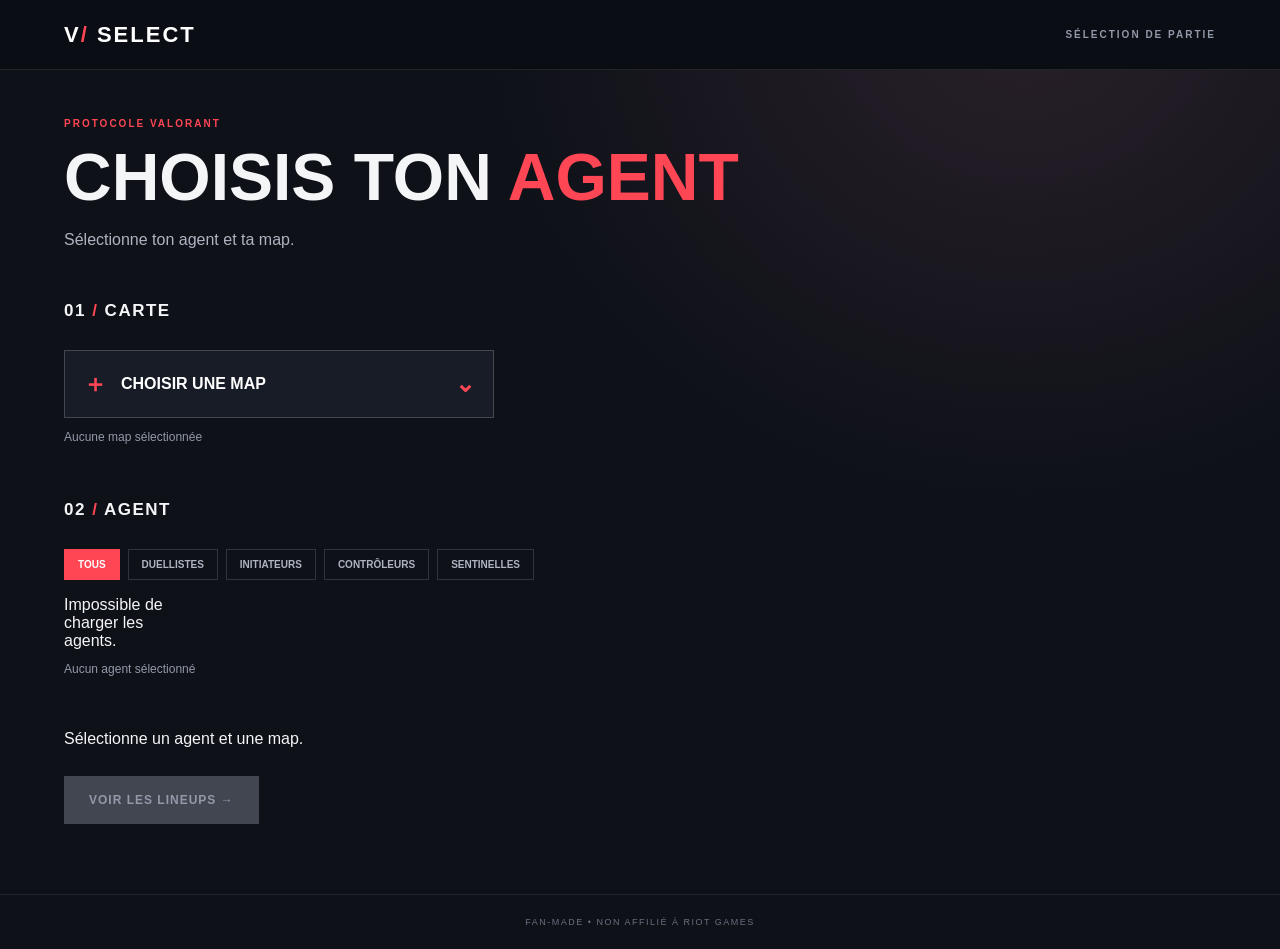
==== index.html @ 8e6b3030 "Add files via upload" ====
<!DOCTYPE html>
<html lang="fr">
<head>
    <meta charset="UTF-8">
    <meta name="viewport" content="width=device-width, initial-scale=1.0">
    <title>VALORANT - Sélection</title>
    <link rel="stylesheet" href="style.css">
</head>
<body>

<header class="topbar">
    <a class="brand" href="index.html">V<span>/</span> SELECT</a>
    <div class="topbar-label">SÉLECTION DE PARTIE</div>
</header>

<main class="container">

    <section class="intro">
        <p class="eyebrow">PROTOCOLE VALORANT</p>
        <h1>CHOISIS TON <span>AGENT</span></h1>
        <p class="subtitle">Sélectionne ton agent et ta map.</p>
    </section>

    <section class="map-section">

        <div class="section-heading">
            <h2>01 <span>/</span> CARTE</h2>
        </div>

        <div class="map-picker">

            <button class="map-trigger" id="mapTrigger">
                <span id="mapTriggerContent">
                    <span class="map-plus">＋</span>
                    <span>CHOISIR UNE MAP</span>
                </span>
                <span class="chevron">⌄</span>
            </button>

            <div class="map-menu" id="mapMenu" hidden>
                <div class="map-menu-title">SÉLECTIONNE UNE CARTE</div>
                <div class="map-options" id="mapOptions"></div>
            </div>

        </div>

        <p class="selection-info" id="mapInfo">
            Aucune map sélectionnée
        </p>

    </section>

    <section class="agents-section">

        <div class="section-heading">
            <h2>02 <span>/</span> AGENT</h2>
            <span class="hint" id="agentCount"></span>
        </div>

        <div class="role-filters" id="roleFilters">
            <button class="filter active" data-role="Tous">TOUS</button>
            <button class="filter" data-role="Duelliste">DUELLISTES</button>
            <button class="filter" data-role="Initiateur">INITIATEURS</button>
            <button class="filter" data-role="Contrôleur">CONTRÔLEURS</button>
            <button class="filter" data-role="Sentinelle">SENTINELLES</button>
        </div>

        <div class="agent-grid" id="agentGrid">
            <p>Chargement des agents...</p>
        </div>

        <p class="selection-info" id="agentInfo">
            Aucun agent sélectionné
        </p>

    </section>

    <div class="validate-wrap">

        <p id="validationMessage">
            Sélectionne un agent et une map.
        </p>

        <button class="validate-button" id="validateButton" disabled>
            VOIR LES LINEUPS →
        </button>

    </div>

</main>

<footer>FAN-MADE • NON AFFILIÉ À RIOT GAMES</footer>

<script src="app.js"></script>

</body>
</html>
---- style.css ----
:root {
    --red: #ff4655;
    --bg: #0e1118;
    --panel: #171c26;
    --muted: #9299a8;
    --white: #f4f5f7;
}

* {
    box-sizing: border-box;
}

body {
    margin: 0;
    min-height: 100vh;
    color: var(--white);
    background: var(--bg);
    font-family: Arial, Helvetica, sans-serif;
    background-image: radial-gradient(
        ellipse at 80% 0%,
        #29202a 0,
        transparent 38%
    );
}

button, input, textarea {
    font: inherit;
}

.topbar {
    height: 70px;
    padding: 0 5vw;
    display: flex;
    align-items: center;
    justify-content: space-between;
    border-bottom: 1px solid #ffffff18;
    background: #0a0d13;
}

.brand {
    color: white;
    font-weight: 900;
    font-size: 22px;
    letter-spacing: 2px;
    text-decoration: none;
}

.brand span,
h1 span,
.section-heading h2 span {
    color: var(--red);
}

.topbar-label,
.eyebrow,
.hint,
.card-kicker {
    color: var(--muted);
    font-size: 10px;
    letter-spacing: 2px;
    font-weight: bold;
}

.container {
    width: min(1180px, 90%);
    margin: 48px auto 70px;
}

.intro {
    margin-bottom: 38px;
}

.eyebrow {
    color: var(--red);
}

h1 {
    font-size: clamp(34px, 6vw, 66px);
    margin: 0;
    font-weight: 900;
}

.subtitle {
    color: #aeb4c0;
}

.section-heading {
    display: flex;
    justify-content: space-between;
    align-items: center;
    margin-bottom: 15px;
}

.section-heading h2 {
    font-size: 17px;
    letter-spacing: 1.5px;
}

.section-heading h2 span {
    color: var(--red);
}

/* MAP */

.map-section {
    margin-bottom: 42px;
}

.map-picker {
    position: relative;
    max-width: 430px;
    z-index: 5;
}

.map-trigger {
    width: 100%;
    min-height: 68px;
    border: 1px solid #ffffff30;
    color: white;
    background: var(--panel);
    display: flex;
    align-items: center;
    justify-content: space-between;
    padding: 10px 18px;
    cursor: pointer;
    font-weight: bold;
}

.map-trigger:hover {
    border-color: var(--red);
}

.map-plus,
.chevron {
    color: var(--red);
    font-size: 24px;
}

#mapTriggerContent {
    display: flex;
    align-items: center;
    gap: 14px;
}

.map-trigger.has-map {
    height: 65px;
    min-height: 65px;
    padding: 6px 12px;
    overflow: hidden;
}

.map-trigger.has-map img {
    width: 95px;
    height: 49px;
    object-fit: cover;
}

.map-trigger-name {
    font-size: 12px;
    font-weight: bold;
}

.map-menu {
    position: absolute;
    top: calc(100% + 7px);
    left: 0;
    width: min(680px, 90vw);
    max-height: 360px;
    overflow-y: auto;
    padding: 16px;
    background: #171c26;
    border: 1px solid #ffffff25;
}

.map-menu-title {
    color: var(--muted);
    font-size: 10px;
    margin-bottom: 12px;
}

.map-options {
    display: grid;
    grid-template-columns: repeat(auto-fit, minmax(145px, 1fr));
    gap: 10px;
}

.map-option {
    padding: 0;
    border: 1px solid #ffffff20;
    background: #0d1119;
    color: white;
    cursor: pointer;
    text-align: left;
}

.map-option:hover,
.map-option.selected {
    border: 2px solid var(--red);
}

.map-option img {
    width: 100%;
    height: 75px;
    display: block;
    object-fit: cover;
}

.map-option span {
    display: block;
    padding: 9px;
    font-size: 11px;
    font-weight: bold;
}

/* AGENTS */

.role-filters {
    display: flex;
    flex-wrap: wrap;
    gap: 8px;
    margin-bottom: 16px;
}

.filter {
    border: 1px solid #ffffff25;
    color: #aeb4c0;
    background: transparent;
    padding: 9px 13px;
    cursor: pointer;
    font-size: 10px;
    font-weight: bold;
}

.filter:hover,
.filter.active {
    color: white;
    background: var(--red);
    border-color: var(--red);
}

.agent-grid {
    display: grid;
    grid-template-columns: repeat(auto-fill, minmax(125px, 1fr));
    gap: 10px;
}

.agent-option {
    height: 155px;
    position: relative;
    overflow: hidden;
    cursor: pointer;
    border: 1px solid #ffffff20;
    background: #171c26;
    color: white;
    padding: 0;
}

.agent-option img {
    width: 100%;
    height: 100%;
    object-fit: cover;
    object-position: top center;
}

.agent-option::after {
    content: "";
    position: absolute;
    inset: 40% 0 0;
    background: linear-gradient(transparent, #080b11ef);
}

.agent-option:hover,
.agent-option.selected {
    border: 2px solid var(--red);
}

.agent-name {
    position: absolute;
    z-index: 1;
    bottom: 10px;
    left: 10px;
    font-size: 12px;
    font-weight: 900;
}

.selection-info {
    color: var(--muted);
    font-size: 12px;
}

/* BOUTONS */

.validate-wrap {
    margin: 38px 0;
    display: flex;
    flex-direction: column;
    align-items: flex-start;
    gap: 12px;
}

.validate-button,
.back-button {
    display: inline-flex;
    align-items: center;
    justify-content: center;
    gap: 20px;
    border: 0;
    padding: 17px 25px;
    background: var(--red);
    color: white;
    text-decoration: none;
    font-size: 12px;
    font-weight: 900;
    cursor: pointer;
    letter-spacing: 1px;
    transition: 0.2s;
}

.validate-button:hover:not(:disabled),
.back-button:hover {
    background: #e33345;
    transform: translateY(-2px);
}

.validate-button:disabled {
    background: #414651;
    color: #9299a8;
    cursor: not-allowed;
}

.back-link {
    color: var(--red);
    text-decoration: none;
    font-size: 12px;
    font-weight: bold;
}

/* INFORMATIONS AGENT / MAP */

.current-selection {
    display: flex;
    gap: 50px;
    padding: 22px;
    margin: 30px 0;
    background: var(--panel);
    border-left: 3px solid var(--red);
}

.current-selection h2 {
    margin: 8px 0 0;
    font-size: 22px;
}

.card-kicker {
    color: var(--red);
    margin: 0;
}

/* FORMULAIRE */

.add-section {
    margin-top: 40px;
    padding: 25px;
    background: var(--panel);
    border: 1px solid #ffffff15;
}

#lineupForm {
    display: flex;
    flex-direction: column;
    gap: 12px;
}

#lineupForm > label {
    color: var(--muted);
    font-size: 11px;
    font-weight: bold;
    letter-spacing: 1px;
    margin-top: 8px;
}

#lineupTitle,
#lineupDescription {
    width: 100%;
    padding: 14px;
    color: white;
    background: #0e1118;
    border: 1px solid #ffffff25;
    outline: none;
}

#lineupTitle:focus,
#lineupDescription:focus {
    border-color: var(--red);
}

#lineupDescription {
    min-height: 110px;
    resize: vertical;
}

.upload-grid {
    display: grid;
    grid-template-columns: 1fr 1fr;
    gap: 15px;
    margin: 10px 0;
}

.upload-box {
    border: 1px dashed #ffffff40;
    padding: 20px;
    text-align: center;
    background: #0e1118;
}

.upload-box label {
    display: block;
    color: white;
    cursor: pointer;
    font-size: 11px;
    font-weight: bold;
}

.upload-box label span {
    display: block;
    font-size: 28px;
    color: var(--red);
    margin-bottom: 8px;
}

.upload-box input {
    display: none;
}

.upload-box p {
    color: var(--muted);
    font-size: 11px;
    overflow-wrap: anywhere;
}

/* AFFICHAGE DES LINEUPS */

.lineups-section {
    margin-top: 50px;
}

.lineups-grid {
    display: grid;
    grid-template-columns: repeat(2, minmax(0, 1fr));
    gap: 18px;
}

.lineup-card {
    background: var(--panel);
    border: 1px solid #ffffff20;
    padding: 18px;
    min-width: 0;
}

.lineup-card h3 {
    font-size: 19px;
    margin: 0 0 12px;
}

.lineup-description {
    color: #aeb4c0;
    font-size: 13px;
    line-height: 1.6;
    white-space: pre-wrap;
}

.lineup-media {
    display: flex;
    flex-direction: column;
    gap: 12px;
    margin-top: 15px;
}

.lineup-media img,
.lineup-media video {
    width: 100%;
    max-height: 400px;
    object-fit: contain;
    background: #080b11;
}

.delete-button {
    margin-top: 18px;
    padding: 10px 15px;
    color: white;
    background: #7b2630;
    border: none;
    cursor: pointer;
    font-size: 11px;
    font-weight: bold;
}

.delete-button:hover {
    background: var(--red);
}

/* FOOTER */

footer {
    border-top: 1px solid #ffffff15;
    padding: 22px 5vw;
    color: #687080;
    font-size: 9px;
    letter-spacing: 1.5px;
    text-align: center;
}

/* MOBILE */

@media (max-width: 620px) {

    .container {
        margin-top: 32px;
    }

    .agent-grid {
        grid-template-columns: repeat(3, 1fr);
    }

    .agent-option {
        height: 130px;
    }

    .upload-grid,
    .lineups-grid {
        grid-template-columns: 1fr;
    }

    .current-selection {
        gap: 25px;
        flex-wrap: wrap;
    }

}
.lineup-image {
    cursor: zoom-in;
}

/* Fond de l'image agrandie */
.image-viewer {
    position: fixed;
    inset: 0;
    z-index: 9999;
    background: rgba(0, 0, 0, 0.92);

    display: flex;
    justify-content: center;
    align-items: center;

    padding: 30px;
    cursor: zoom-out;
}

/* Image agrandie */
.image-viewer img {
    max-width: 95%;
    max-height: 95%;
    object-fit: contain;

    border: 2px solid #ff4655;
    box-shadow: 0 0 30px rgba(255, 70, 85, 0.35);
}

/* =====================================
   BOUTONS EXPORT / IMPORT
===================================== */

.export-import button,
.export-import .import-button {
    background: #ff4655 !important;
    color: #ffffff !important;
    border: 1px solid #ff4655 !important;

    padding: 12px 20px;
    border-radius: 5px;

    font-family: inherit;
    font-size: 13px;
    font-weight: bold;

    cursor: pointer;
    transition: 0.2s;
}

.export-import button:hover,
.export-import .import-button:hover {
    background: #d83242 !important;
    border-color: #d83242 !important;
    color: #ffffff !important;
}

/* =====================================
   MENU CATÉGORIE
===================================== */

#lineupCategory {
    width: 100%;
    padding: 12px;

    background: #171717 !important;
    color: #ffffff !important;

    border: 1px solid #444 !important;
    border-radius: 5px;

    font-family: inherit;
    font-size: 14px;

    outline: none;
    cursor: pointer;
}

#lineupCategory option {
    background: #171717;
    color: #ffffff;
}

#lineupCategory:focus {
    border-color: #ff4655 !important;
}
.category-filters {
    display: flex;
    flex-wrap: wrap;
    gap: 10px;
    margin: 20px 0;
}

.category-filter {
    padding: 10px 18px;
    border: 1px solid #333;
    background: #151515;
    color: #aaa;
    font-weight: 700;
    cursor: pointer;
    transition: 0.2s;
}

.category-filter:hover {
    border-color: #ff4655;
    color: white;
}

.category-filter.active {
    background: #ff4655;
    border-color: #ff4655;
    color: white;
}
/* Cartes de lineups */
.lineups-grid {
    display: grid;
    grid-template-columns: repeat(auto-fill, minmax(260px, 1fr));
    gap: 20px;
}

.lineup-card {
    min-width: 0;
    overflow: hidden;
}

/* Images et vidéos */
.lineup-media {
    display: block;
    width: 100%;
    max-width: 100%;
    height: auto;
    max-height: 350px;
    object-fit: contain;
    border-radius: 8px;
    margin-top: 15px;
    cursor: pointer;
}

/* Filtres de catégories */
.category-filters {
    display: flex;
    flex-wrap: wrap;
    gap: 10px;
    margin: 20px 0;
}

.category-filter {
    padding: 10px 18px;
    border: 1px solid #444;
    border-radius: 4px;
    background: #151515;
    color: white;
    font-weight: bold;
    cursor: pointer;
}

.category-filter:hover,
.category-filter.active {
    background: #ff4655;
    border-color: #ff4655;
    color: white;
}
.image-viewer {
    position: fixed;
    inset: 0;
    z-index: 9999;
    display: flex;
    align-items: center;
    justify-content: center;
    padding: 30px;
    background: rgba(0, 0, 0, 0.92);
    cursor: zoom-out;
}

.image-viewer img {
    max-width: 95%;
    max-height: 90vh;
    width: auto;
    height: auto;
    object-fit: contain;
    border-radius: 8px;
}
.edit-button {
    background: #222;
    color: white;
    border: 1px solid #ff4655;
    padding: 10px 18px;
    margin: 10px 8px 0 0;
    cursor: pointer;
    font-weight: bold;
    transition: 0.2s;
}

.edit-button:hover {
    background: #ff4655;
    color: white;
}
.edit-button,
.delete-button {
    display: inline-flex;
    align-items: center;
    justify-content: center;

    width: 110px;
    height: 36px;
    padding: 0;
    margin: 10px 5px 0 0;
    box-sizing: border-box;

    background: #ff4655 !important;
    color: white !important;
    border: 1px solid #ff4655 !important;
    border-radius: 4px;

    font-size: 11px;
    font-weight: bold;
    cursor: pointer;
    transition: background 0.2s;
}

.edit-button:hover,
.delete-button:hover {
    background: #d93645 !important;
    border-color: #d93645 !important;
}
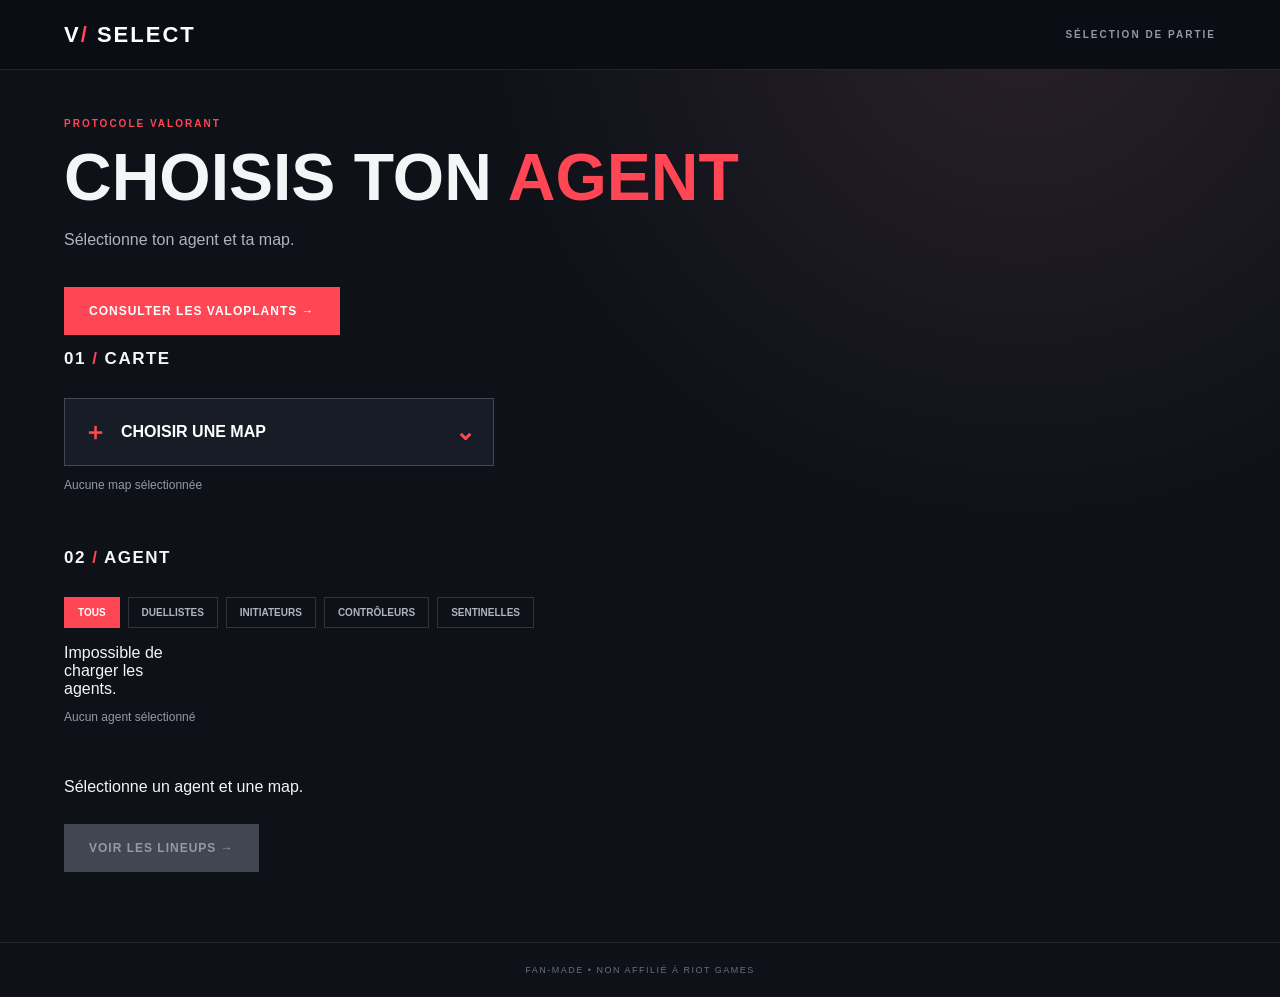
==== commit cb431406: "Update index.html" ====
--- a/index.html
+++ b/index.html
@@ -19,6 +19,11 @@
         <p class="eyebrow">PROTOCOLE VALORANT</p>
         <h1>CHOISIS TON <span>AGENT</span></h1>
         <p class="subtitle">Sélectionne ton agent et ta map.</p>
+    </section>
+    <section class="vp-home-entry">
+    <a class="validate-button" href="valoplants.html">
+        CONSULTER LES VALOPLANTS →
+    </a>
     </section>
 
     <section class="map-section">
@@ -94,4 +99,4 @@
 <script src="app.js"></script>
 
 </body>
-</html>+</html>
--- a/style.css
+++ b/style.css
@@ -761,4 +761,51 @@
 .delete-button:hover {
     background: #d93645 !important;
     border-color: #d93645 !important;
+}
+
+.admin-login {
+    max-width: 450px;
+    margin: 30px auto;
+    padding: 20px;
+    background: #1b1b1b;
+    border: 1px solid #333;
+    border-radius: 8px;
+    text-align: center;
+}
+
+.admin-login h2 {
+    color: #ff4655;
+    font-size: 20px;
+}
+
+.admin-login input {
+    display: block;
+    width: 100%;
+    box-sizing: border-box;
+    padding: 12px;
+    margin: 12px 0;
+    background: #292929;
+    color: white;
+    border: 1px solid #444;
+    border-radius: 5px;
+}
+
+.admin-login button {
+    padding: 10px 18px;
+    margin-top: 10px;
+    background: #ff4655;
+    color: white;
+    border: none;
+    border-radius: 5px;
+    cursor: pointer;
+    font-weight: bold;
+}
+
+.admin-login button:hover {
+    background: #d93645;
+}
+
+.admin-login [hidden],
+#lineupForm[hidden] {
+    display: none !important;
 }
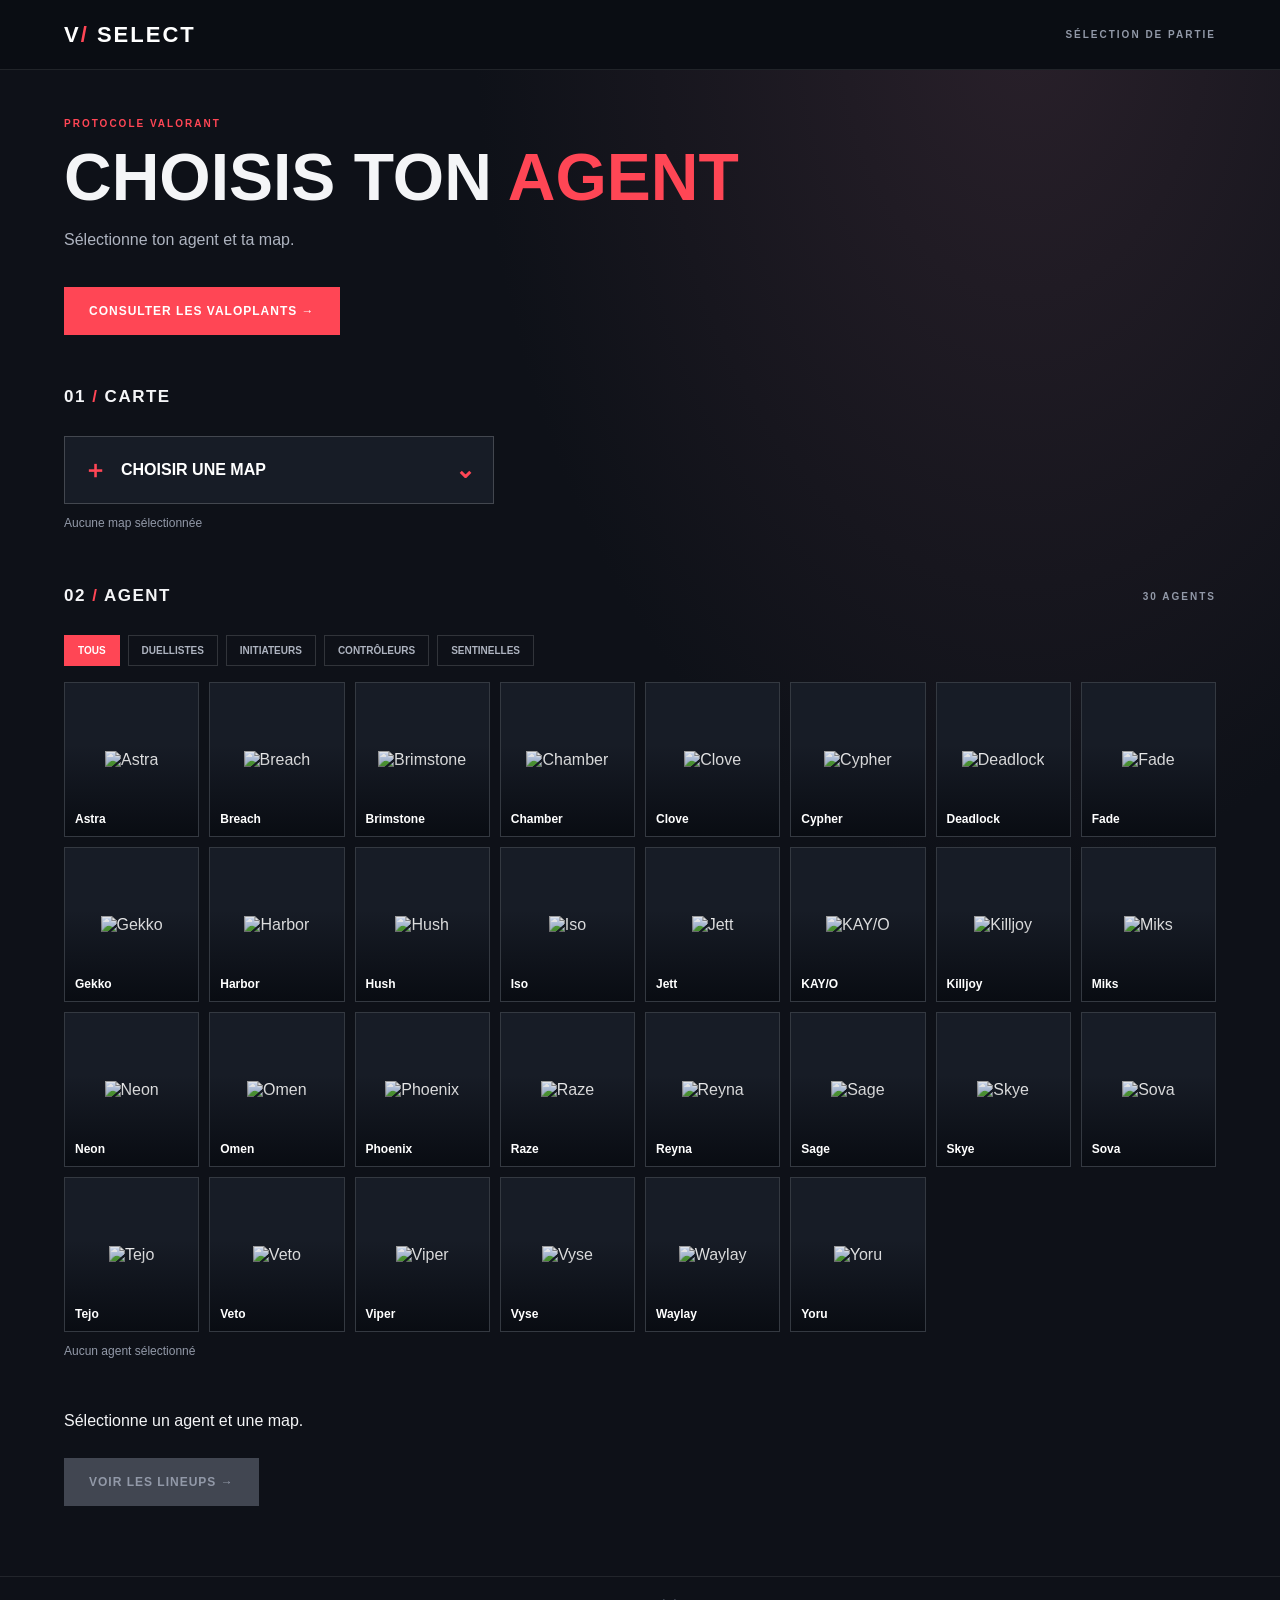
==== commit db765f49: "Update index.html" ====
--- a/index.html
+++ b/index.html
@@ -20,10 +20,11 @@
         <h1>CHOISIS TON <span>AGENT</span></h1>
         <p class="subtitle">Sélectionne ton agent et ta map.</p>
     </section>
+
     <section class="vp-home-entry">
-    <a class="validate-button" href="valoplants.html">
-        CONSULTER LES VALOPLANTS →
-    </a>
+        <a class="validate-button" href="valoplants.html">
+            CONSULTER LES VALOPLANTS →
+        </a>
     </section>
 
     <section class="map-section">
@@ -34,7 +35,7 @@
 
         <div class="map-picker">
 
-            <button class="map-trigger" id="mapTrigger">
+            <button class="map-trigger" id="mapTrigger" type="button">
                 <span id="mapTriggerContent">
                     <span class="map-plus">＋</span>
                     <span>CHOISIR UNE MAP</span>
@@ -95,8 +96,9 @@
 </main>
 
 <footer>FAN-MADE • NON AFFILIÉ À RIOT GAMES</footer>
+<script src="./maps-config.js"></script>
+<script src="./app.js"></script>
 
-<script src="app.js"></script>
 
 </body>
 </html>
--- a/style.css
+++ b/style.css
@@ -1,5 +1,6 @@
 :root {
     --red: #ff4655;
+    --red-dark: #d93645;
     --bg: #0e1118;
     --panel: #171c26;
     --muted: #9299a8;
@@ -23,7 +24,7 @@
     );
 }
 
-button, input, textarea {
+button, input, textarea, select {
     font: inherit;
 }
 
@@ -96,8 +97,10 @@
     letter-spacing: 1.5px;
 }
 
-.section-heading h2 span {
-    color: var(--red);
+/* PAGE D'ACCUEIL */
+
+.vp-home-entry {
+    margin: 0 0 38px;
 }
 
 /* MAP */
@@ -399,6 +402,27 @@
     resize: vertical;
 }
 
+#lineupCategory {
+    width: 100%;
+    padding: 12px;
+    background: #171717;
+    color: #ffffff;
+    border: 1px solid #444;
+    border-radius: 5px;
+    font-size: 14px;
+    outline: none;
+    cursor: pointer;
+}
+
+#lineupCategory option {
+    background: #171717;
+    color: #ffffff;
+}
+
+#lineupCategory:focus {
+    border-color: var(--red);
+}
+
 .upload-grid {
     display: grid;
     grid-template-columns: 1fr 1fr;
@@ -438,6 +462,33 @@
     overflow-wrap: anywhere;
 }
 
+/* FILTRES DE CATÉGORIES */
+
+.category-filters {
+    display: flex;
+    flex-wrap: wrap;
+    gap: 10px;
+    margin: 20px 0;
+}
+
+.category-filter {
+    padding: 10px 18px;
+    border: 1px solid #444;
+    border-radius: 4px;
+    background: #151515;
+    color: white;
+    font-weight: bold;
+    cursor: pointer;
+    transition: 0.2s;
+}
+
+.category-filter:hover,
+.category-filter.active {
+    background: var(--red);
+    border-color: var(--red);
+    color: white;
+}
+
 /* AFFICHAGE DES LINEUPS */
 
 .lineups-section {
@@ -446,8 +497,8 @@
 
 .lineups-grid {
     display: grid;
-    grid-template-columns: repeat(2, minmax(0, 1fr));
-    gap: 18px;
+    grid-template-columns: repeat(auto-fill, minmax(260px, 1fr));
+    gap: 20px;
 }
 
 .lineup-card {
@@ -455,6 +506,7 @@
     border: 1px solid #ffffff20;
     padding: 18px;
     min-width: 0;
+    overflow: hidden;
 }
 
 .lineup-card h3 {
@@ -462,204 +514,22 @@
     margin: 0 0 12px;
 }
 
-.lineup-description {
+.lineup-category {
+    display: inline-block;
+    margin-bottom: 10px;
+    padding: 5px 9px;
+    background: #ff465522;
+    color: #ff7883;
+    font-size: 10px;
+    font-weight: bold;
+    letter-spacing: 1px;
+}
+
+.lineup-card p {
     color: #aeb4c0;
     font-size: 13px;
     line-height: 1.6;
     white-space: pre-wrap;
-}
-
-.lineup-media {
-    display: flex;
-    flex-direction: column;
-    gap: 12px;
-    margin-top: 15px;
-}
-
-.lineup-media img,
-.lineup-media video {
-    width: 100%;
-    max-height: 400px;
-    object-fit: contain;
-    background: #080b11;
-}
-
-.delete-button {
-    margin-top: 18px;
-    padding: 10px 15px;
-    color: white;
-    background: #7b2630;
-    border: none;
-    cursor: pointer;
-    font-size: 11px;
-    font-weight: bold;
-}
-
-.delete-button:hover {
-    background: var(--red);
-}
-
-/* FOOTER */
-
-footer {
-    border-top: 1px solid #ffffff15;
-    padding: 22px 5vw;
-    color: #687080;
-    font-size: 9px;
-    letter-spacing: 1.5px;
-    text-align: center;
-}
-
-/* MOBILE */
-
-@media (max-width: 620px) {
-
-    .container {
-        margin-top: 32px;
-    }
-
-    .agent-grid {
-        grid-template-columns: repeat(3, 1fr);
-    }
-
-    .agent-option {
-        height: 130px;
-    }
-
-    .upload-grid,
-    .lineups-grid {
-        grid-template-columns: 1fr;
-    }
-
-    .current-selection {
-        gap: 25px;
-        flex-wrap: wrap;
-    }
-
-}
-.lineup-image {
-    cursor: zoom-in;
-}
-
-/* Fond de l'image agrandie */
-.image-viewer {
-    position: fixed;
-    inset: 0;
-    z-index: 9999;
-    background: rgba(0, 0, 0, 0.92);
-
-    display: flex;
-    justify-content: center;
-    align-items: center;
-
-    padding: 30px;
-    cursor: zoom-out;
-}
-
-/* Image agrandie */
-.image-viewer img {
-    max-width: 95%;
-    max-height: 95%;
-    object-fit: contain;
-
-    border: 2px solid #ff4655;
-    box-shadow: 0 0 30px rgba(255, 70, 85, 0.35);
-}
-
-/* =====================================
-   BOUTONS EXPORT / IMPORT
-===================================== */
-
-.export-import button,
-.export-import .import-button {
-    background: #ff4655 !important;
-    color: #ffffff !important;
-    border: 1px solid #ff4655 !important;
-
-    padding: 12px 20px;
-    border-radius: 5px;
-
-    font-family: inherit;
-    font-size: 13px;
-    font-weight: bold;
-
-    cursor: pointer;
-    transition: 0.2s;
-}
-
-.export-import button:hover,
-.export-import .import-button:hover {
-    background: #d83242 !important;
-    border-color: #d83242 !important;
-    color: #ffffff !important;
-}
-
-/* =====================================
-   MENU CATÉGORIE
-===================================== */
-
-#lineupCategory {
-    width: 100%;
-    padding: 12px;
-
-    background: #171717 !important;
-    color: #ffffff !important;
-
-    border: 1px solid #444 !important;
-    border-radius: 5px;
-
-    font-family: inherit;
-    font-size: 14px;
-
-    outline: none;
-    cursor: pointer;
-}
-
-#lineupCategory option {
-    background: #171717;
-    color: #ffffff;
-}
-
-#lineupCategory:focus {
-    border-color: #ff4655 !important;
-}
-.category-filters {
-    display: flex;
-    flex-wrap: wrap;
-    gap: 10px;
-    margin: 20px 0;
-}
-
-.category-filter {
-    padding: 10px 18px;
-    border: 1px solid #333;
-    background: #151515;
-    color: #aaa;
-    font-weight: 700;
-    cursor: pointer;
-    transition: 0.2s;
-}
-
-.category-filter:hover {
-    border-color: #ff4655;
-    color: white;
-}
-
-.category-filter.active {
-    background: #ff4655;
-    border-color: #ff4655;
-    color: white;
-}
-/* Cartes de lineups */
-.lineups-grid {
-    display: grid;
-    grid-template-columns: repeat(auto-fill, minmax(260px, 1fr));
-    gap: 20px;
-}
-
-.lineup-card {
-    min-width: 0;
-    overflow: hidden;
 }
 
 /* Images et vidéos */
@@ -670,35 +540,41 @@
     height: auto;
     max-height: 350px;
     object-fit: contain;
+    background: #080b11;
     border-radius: 8px;
     margin-top: 15px;
     cursor: pointer;
 }
 
-/* Filtres de catégories */
-.category-filters {
-    display: flex;
-    flex-wrap: wrap;
-    gap: 10px;
-    margin: 20px 0;
-}
-
-.category-filter {
-    padding: 10px 18px;
-    border: 1px solid #444;
+/* BOUTONS MODIFIER / SUPPRIMER */
+
+.edit-button,
+.delete-button {
+    display: inline-flex;
+    align-items: center;
+    justify-content: center;
+    width: 110px;
+    height: 36px;
+    padding: 0;
+    margin: 10px 5px 0 0;
+    background: var(--red);
+    color: white;
+    border: 1px solid var(--red);
     border-radius: 4px;
-    background: #151515;
-    color: white;
-    font-weight: bold;
-    cursor: pointer;
-}
-
-.category-filter:hover,
-.category-filter.active {
-    background: #ff4655;
-    border-color: #ff4655;
-    color: white;
-}
+    font-size: 11px;
+    font-weight: bold;
+    cursor: pointer;
+    transition: background 0.2s;
+}
+
+.edit-button:hover,
+.delete-button:hover {
+    background: var(--red-dark);
+    border-color: var(--red-dark);
+}
+
+/* ZOOM IMAGE */
+
 .image-viewer {
     position: fixed;
     inset: 0;
@@ -718,50 +594,42 @@
     height: auto;
     object-fit: contain;
     border-radius: 8px;
-}
-.edit-button {
-    background: #222;
-    color: white;
-    border: 1px solid #ff4655;
-    padding: 10px 18px;
-    margin: 10px 8px 0 0;
-    cursor: pointer;
-    font-weight: bold;
+    border: 2px solid var(--red);
+    box-shadow: 0 0 30px rgba(255, 70, 85, 0.35);
+}
+
+/* BOUTONS EXPORT / IMPORT */
+
+.export-import {
+    margin-top: 30px;
+}
+
+.export-import button,
+.export-import .import-button {
+    display: inline-block;
+    background: var(--red);
+    color: #ffffff;
+    border: 1px solid var(--red);
+    padding: 12px 20px;
+    border-radius: 5px;
+    font-family: inherit;
+    font-size: 13px;
+    font-weight: bold;
+    cursor: pointer;
     transition: 0.2s;
 }
 
-.edit-button:hover {
-    background: #ff4655;
-    color: white;
-}
-.edit-button,
-.delete-button {
-    display: inline-flex;
-    align-items: center;
-    justify-content: center;
-
-    width: 110px;
-    height: 36px;
-    padding: 0;
-    margin: 10px 5px 0 0;
-    box-sizing: border-box;
-
-    background: #ff4655 !important;
-    color: white !important;
-    border: 1px solid #ff4655 !important;
-    border-radius: 4px;
-
-    font-size: 11px;
-    font-weight: bold;
-    cursor: pointer;
-    transition: background 0.2s;
-}
-
-.edit-button:hover,
-.delete-button:hover {
-    background: #d93645 !important;
-    border-color: #d93645 !important;
-}
+.export-import button:hover,
+.export-import .import-button:hover {
+    background: #d83242;
+    border-color: #d83242;
+}
+
+.export-import [hidden] {
+    display: none !important;
+}
+
+/* ESPACE ADMINISTRATEUR */
 
 .admin-login {
     max-width: 450px;
@@ -774,14 +642,13 @@
 }
 
 .admin-login h2 {
-    color: #ff4655;
+    color: var(--red);
     font-size: 20px;
 }
 
 .admin-login input {
     display: block;
     width: 100%;
-    box-sizing: border-box;
     padding: 12px;
     margin: 12px 0;
     background: #292929;
@@ -793,7 +660,7 @@
 .admin-login button {
     padding: 10px 18px;
     margin-top: 10px;
-    background: #ff4655;
+    background: var(--red);
     color: white;
     border: none;
     border-radius: 5px;
@@ -802,10 +669,49 @@
 }
 
 .admin-login button:hover {
-    background: #d93645;
+    background: var(--red-dark);
 }
 
 .admin-login [hidden],
 #lineupForm[hidden] {
     display: none !important;
-}+}
+
+/* FOOTER */
+
+footer {
+    border-top: 1px solid #ffffff15;
+    padding: 22px 5vw;
+    color: #687080;
+    font-size: 9px;
+    letter-spacing: 1.5px;
+    text-align: center;
+}
+
+/* MOBILE */
+
+@media (max-width: 620px) {
+
+    .container {
+        margin-top: 32px;
+    }
+
+    .agent-grid {
+        grid-template-columns: repeat(3, 1fr);
+    }
+
+    .agent-option {
+        height: 130px;
+    }
+
+    .upload-grid,
+    .lineups-grid {
+        grid-template-columns: 1fr;
+    }
+
+    .current-selection {
+        gap: 25px;
+        flex-wrap: wrap;
+    }
+
+}
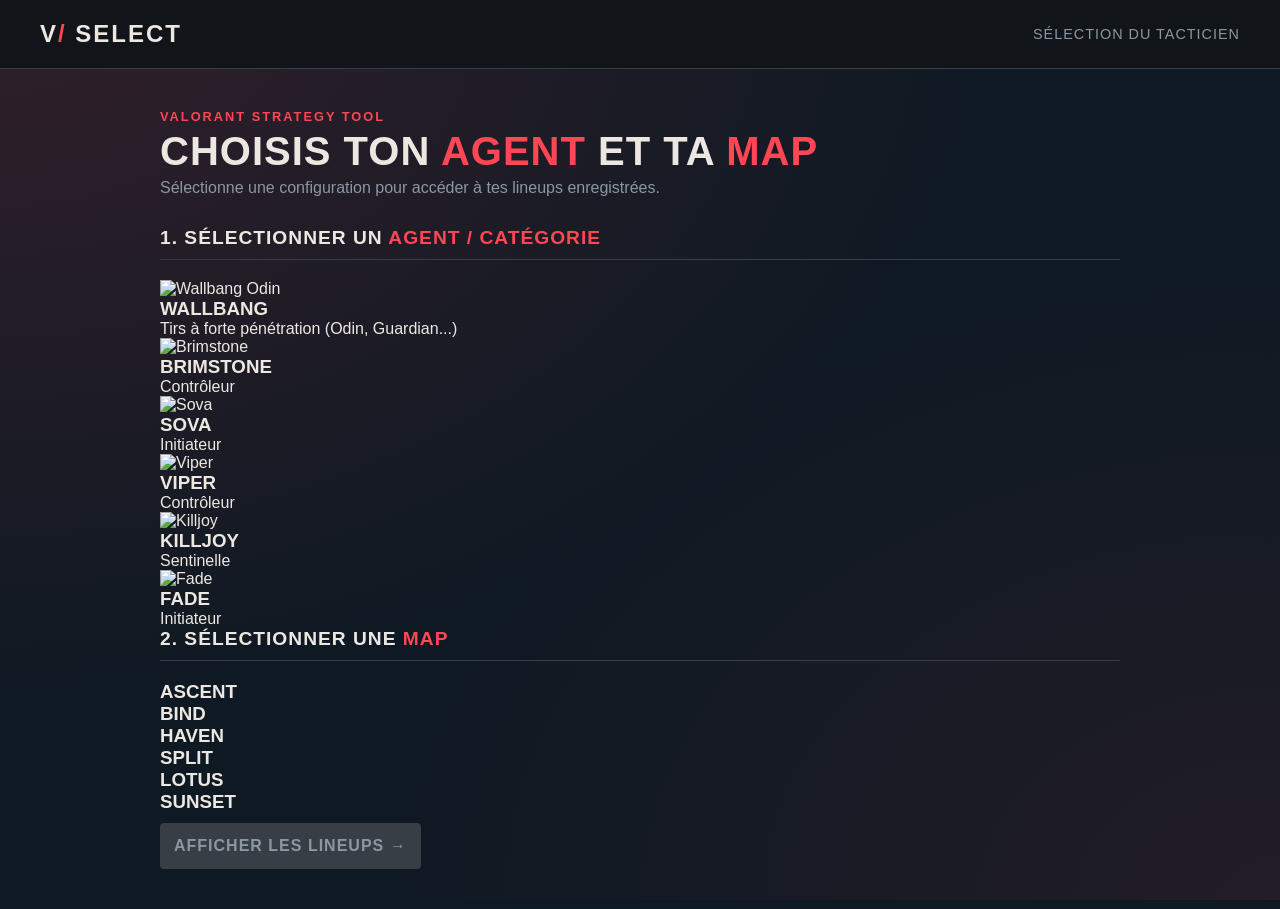
==== commit 160c601d: "Update index.html" ====
--- a/index.html
+++ b/index.html
@@ -1,104 +1,134 @@
 <!DOCTYPE html>
 <html lang="fr">
+
 <head>
     <meta charset="UTF-8">
     <meta name="viewport" content="width=device-width, initial-scale=1.0">
-    <title>VALORANT - Sélection</title>
+    <title>VALORANT - Sélection Agent & Map</title>
     <link rel="stylesheet" href="style.css">
 </head>
+
 <body>
 
 <header class="topbar">
     <a class="brand" href="index.html">V<span>/</span> SELECT</a>
-    <div class="topbar-label">SÉLECTION DE PARTIE</div>
+    <div class="topbar-label">SÉLECTION DU TACTICIEN</div>
 </header>
 
 <main class="container">
 
     <section class="intro">
-        <p class="eyebrow">PROTOCOLE VALORANT</p>
-        <h1>CHOISIS TON <span>AGENT</span></h1>
-        <p class="subtitle">Sélectionne ton agent et ta map.</p>
+        <p class="eyebrow">VALORANT STRATEGY TOOL</p>
+        <h1>CHOISIS TON <span>AGENT</span> ET TA <span>MAP</span></h1>
+        <p class="subtitle">Sélectionne une configuration pour accéder à tes lineups enregistrées.</p>
     </section>
 
-    <section class="vp-home-entry">
-        <a class="validate-button" href="valoplants.html">
-            CONSULTER LES VALOPLANTS →
-        </a>
+    <!-- SECTION 1 : SELECTION DE L'AGENT OU OPTION SPECIALE -->
+    <section class="selection-section">
+        <div class="section-heading">
+            <h2>1. SÉLECTIONNER UN <span>AGENT / CATÉGORIE</span></h2>
+        </div>
+
+        <div id="agentsGrid" class="agents-grid">
+            <!-- OPTION SPÉCIALE : WALLBANG / TRAVERS -->
+            <div class="agent-card" data-agent="Wallbang" data-name="Wallbang (Travers)">
+                <img src="images/odin.png" alt="Wallbang Odin" class="agent-portrait">
+                <div class="agent-info">
+                    <h3>WALLBANG</h3>
+                    <p>Tirs à forte pénétration (Odin, Guardian...)</p>
+                </div>
+            </div>
+
+            <!-- EXEMPLES D'AGENTS (Ajuste les chemins d'images selon tes fichiers) -->
+            <div class="agent-card" data-agent="Brimstone" data-name="Brimstone">
+                <img src="images/brimstone.png" alt="Brimstone" class="agent-portrait">
+                <div class="agent-info">
+                    <h3>BRIMSTONE</h3>
+                    <p>Contrôleur</p>
+                </div>
+            </div>
+
+            <div class="agent-card" data-agent="Sova" data-name="Sova">
+                <img src="images/sova.png" alt="Sova" class="agent-portrait">
+                <div class="agent-info">
+                    <h3>SOVA</h3>
+                    <p>Initiateur</p>
+                </div>
+            </div>
+
+            <div class="agent-card" data-agent="Viper" data-name="Viper">
+                <img src="images/viper.png" alt="Viper" class="agent-portrait">
+                <div class="agent-info">
+                    <h3>VIPER</h3>
+                    <p>Contrôleur</p>
+                </div>
+            </div>
+
+            <div class="agent-card" data-agent="Killjoy" data-name="Killjoy">
+                <img src="images/killjoy.png" alt="Killjoy" class="agent-portrait">
+                <div class="agent-info">
+                    <h3>KILLJOY</h3>
+                    <p>Sentinelle</p>
+                </div>
+            </div>
+
+            <div class="agent-card" data-agent="Fade" data-name="Fade">
+                <img src="images/fade.png" alt="Fade" class="agent-portrait">
+                <div class="agent-info">
+                    <h3>FADE</h3>
+                    <p>Initiateur</p>
+                </div>
+            </div>
+        </div>
     </section>
 
-    <section class="map-section">
-
+    <!-- SECTION 2 : SELECTION DE LA MAP -->
+    <section class="selection-section">
         <div class="section-heading">
-            <h2>01 <span>/</span> CARTE</h2>
+            <h2>2. SÉLECTIONNER UNE <span>MAP</span></h2>
         </div>
 
-        <div class="map-picker">
-
-            <button class="map-trigger" id="mapTrigger" type="button">
-                <span id="mapTriggerContent">
-                    <span class="map-plus">＋</span>
-                    <span>CHOISIR UNE MAP</span>
-                </span>
-                <span class="chevron">⌄</span>
-            </button>
-
-            <div class="map-menu" id="mapMenu" hidden>
-                <div class="map-menu-title">SÉLECTIONNE UNE CARTE</div>
-                <div class="map-options" id="mapOptions"></div>
+        <div id="mapsGrid" class="maps-grid">
+            <div class="map-card" data-map="Ascent" data-name="Ascent">
+                <div class="map-info">
+                    <h3>ASCENT</h3>
+                </div>
             </div>
 
+            <div class="map-card" data-map="Bind" data-name="Bind">
+                <div class="map-info">
+                    <h3>BIND</h3>
+                </div>
+            </div>
+
+            <div class="map-card" data-map="Haven" data-name="Haven">
+                <div class="map-info">
+                    <h3>HAVEN</h3>
+                </div>
+            </div>
+
+            <div class="map-card" data-map="Split" data-name="Split">
+                <div class="map-info">
+                    <h3>SPLIT</h3>
+                </div>
+            </div>
+
+            <div class="map-card" data-map="Lotus" data-name="Lotus">
+                <div class="map-info">
+                    <h3>LOTUS</h3>
+                </div>
+            </div>
+
+            <div class="map-card" data-map="Sunset" data-name="Sunset">
+                <div class="map-info">
+                    <h3>SUNSET</h3>
+                </div>
+            </div>
         </div>
-
-        <p class="selection-info" id="mapInfo">
-            Aucune map sélectionnée
-        </p>
-
     </section>
 
-    <section class="agents-section">
-
-        <div class="section-heading">
-            <h2>02 <span>/</span> AGENT</h2>
-            <span class="hint" id="agentCount"></span>
-        </div>
-
-        <div class="role-filters" id="roleFilters">
-            <button class="filter active" data-role="Tous">TOUS</button>
-            <button class="filter" data-role="Duelliste">DUELLISTES</button>
-            <button class="filter" data-role="Initiateur">INITIATEURS</button>
-            <button class="filter" data-role="Contrôleur">CONTRÔLEURS</button>
-            <button class="filter" data-role="Sentinelle">SENTINELLES</button>
-        </div>
-
-        <div class="agent-grid" id="agentGrid">
-            <p>Chargement des agents...</p>
-        </div>
-
-        <p class="selection-info" id="agentInfo">
-            Aucun agent sélectionné
-        </p>
-
-    </section>
-
-    <div class="validate-wrap">
-
-        <p id="validationMessage">
-            Sélectionne un agent et une map.
-        </p>
-
-        <button class="validate-button" id="validateButton" disabled>
-            VOIR LES LINEUPS →
+    <!-- BOUTON DE CONFIRMATION -->
+    <div class="action-container">
+        <button id="confirmSelection" class="validate-button" disabled>
+            AFFICHER LES LINEUPS →
         </button>
-
-    </div>
-
-</main>
-
-<footer>FAN-MADE • NON AFFILIÉ À RIOT GAMES</footer>
-<script src="./maps-config.js"></script>
-<script src="./app.js"></script>
-
-
-</body>
-</html>
--- a/style.css
+++ b/style.css
@@ -1,142 +1,669 @@
-:root {
-    --red: #ff4655;
-    --red-dark: #d93645;
-    --bg: #0e1118;
-    --panel: #171c26;
-    --muted: #9299a8;
-    --white: #f4f5f7;
-}
-
+/* --- RESET ET BASE --- */
 * {
     box-sizing: border-box;
+    margin: 0;
+    padding: 0;
+    font-family: 'Segoe UI', Tahoma, Geneva, Verdana, sans-serif;
 }
 
 body {
-    margin: 0;
+    background-color: #0f1923;
+    background-image:
+        radial-gradient(ellipse at top left, rgba(255, 70, 85, 0.14), transparent 55%),
+        radial-gradient(ellipse at bottom right, rgba(255, 70, 85, 0.08), transparent 50%);
+    background-attachment: fixed;
+    color: #ece8e1;
     min-height: 100vh;
-    color: var(--white);
-    background: var(--bg);
-    font-family: Arial, Helvetica, sans-serif;
-    background-image: radial-gradient(
-        ellipse at 80% 0%,
-        #29202a 0,
-        transparent 38%
-    );
-}
-
-button, input, textarea, select {
-    font: inherit;
-}
-
+    display: flex;
+    flex-direction: column;
+}
+
+/* --- TOPBAR --- */
 .topbar {
-    height: 70px;
-    padding: 0 5vw;
+    display: flex;
+    justify-content: space-between;
+    align-items: center;
+    padding: 20px 40px;
+    background-color: #111419;
+    border-bottom: 1px solid #383e45;
+}
+
+.brand {
+    font-size: 1.5rem;
+    font-weight: 900;
+    color: #ece8e1;
+    text-decoration: none;
+    letter-spacing: 2px;
+}
+
+.brand span {
+    color: #ff4655;
+}
+
+.topbar-label {
+    font-size: 0.9rem;
+    letter-spacing: 1px;
+    color: #8b97a2;
+}
+
+/* --- CONTAINER PRINCIPAL --- */
+.container {
+    max-width: 1000px;
+    width: 100%;
+    margin: 0 auto;
+    padding: 40px 20px;
+    flex: 1;
+}
+
+.back-link {
+    display: inline-block;
+    color: #8b97a2;
+    text-decoration: none;
+    margin-bottom: 20px;
+    font-weight: 600;
+    transition: color 0.2s;
+}
+
+.back-link:hover {
+    color: #ff4655;
+}
+
+/* --- INTRO --- */
+.intro {
+    margin-bottom: 30px;
+}
+
+.eyebrow {
+    font-size: 0.8rem;
+    color: #ff4655;
+    letter-spacing: 2px;
+    font-weight: bold;
+    margin-bottom: 5px;
+}
+
+.intro h1 {
+    font-size: 2.5rem;
+    font-weight: 900;
+    letter-spacing: 1px;
+}
+
+.intro h1 span {
+    color: #ff4655;
+}
+
+.subtitle {
+    color: #8b97a2;
+    margin-top: 5px;
+}
+
+/* --- SELECTION ACTUELLE --- */
+.current-selection {
+    display: grid;
+    grid-template-columns: repeat(auto-fit, minmax(200px, 1fr));
+    gap: 20px;
+    margin-bottom: 40px;
+    background: #181d24;
+    padding: 20px;
+    border-radius: 8px;
+    border: 1px solid #383e45;
+}
+
+.card-kicker {
+    font-size: 0.75rem;
+    color: #8b97a2;
+    letter-spacing: 1px;
+    margin-bottom: 5px;
+}
+
+.current-selection h2 {
+    font-size: 1.5rem;
+    font-weight: 800;
+}
+
+/* --- PANNEAU DE CONNEXION / ADMIN --- */
+.admin-login {
+    background: #1f2326;
+    padding: 20px;
+    border-radius: 8px;
+    margin-bottom: 30px;
+    border: 1px solid #383e45;
+}
+
+.admin-login h2 {
+    font-size: 1.2rem;
+    margin-bottom: 10px;
+    color: #ff4655;
+}
+
+.admin-login form {
+    display: flex;
+    gap: 10px;
+    flex-wrap: wrap;
+    margin-top: 15px;
+}
+
+.admin-login input {
+    flex: 1;
+    min-width: 200px;
+    padding: 10px;
+    background: #0f1923;
+    border: 1px solid #383e45;
+    color: white;
+    border-radius: 4px;
+}
+
+.admin-login button,
+#logoutButton {
+    background-color: #ff4655;
+    color: white;
+    border: none;
+    padding: 10px 20px;
+    font-weight: bold;
+    border-radius: 4px;
+    cursor: pointer;
+    transition: background 0.2s;
+}
+
+.admin-login button:hover,
+#logoutButton:hover {
+    background-color: #fa4454;
+}
+
+#authStatus {
+    font-size: 0.9rem;
+    color: #ece8e1;
+    opacity: 0.8;
+}
+
+/* --- FORMULAIRE D'AJOUT --- */
+.add-section {
+    background: #181d24;
+    padding: 30px;
+    border-radius: 8px;
+    border: 1px solid #383e45;
+    margin-bottom: 40px;
+}
+
+.section-heading {
+    margin-bottom: 20px;
+}
+
+.section-heading h2 {
+    font-size: 1.2rem;
+    font-weight: 800;
+    letter-spacing: 1px;
+}
+
+.section-heading h2 span {
+    color: #ff4655;
+}
+
+form {
+    display: flex;
+    flex-direction: column;
+    gap: 15px;
+}
+
+label {
+    font-size: 0.8rem;
+    font-weight: bold;
+    color: #8b97a2;
+    letter-spacing: 1px;
+}
+
+input[type="text"],
+textarea,
+select {
+    width: 100%;
+    padding: 12px;
+    background: #0f1923;
+    border: 1px solid #383e45;
+    color: #ece8e1;
+    border-radius: 4px;
+    font-size: 1rem;
+}
+
+textarea {
+    resize: vertical;
+    min-height: 100px;
+}
+
+.post-plant-fields {
+    display: flex;
+    flex-direction: column;
+    gap: 15px;
+    background: #111419;
+    padding: 15px;
+    border-radius: 6px;
+    border: 1px solid #383e45;
+}
+
+.upload-grid {
+    display: grid;
+    grid-template-columns: repeat(auto-fit, minmax(220px, 1fr));
+    gap: 20px;
+    margin-top: 10px;
+}
+
+.upload-box {
+    background: #0f1923;
+    border: 2px dashed #383e45;
+    padding: 20px;
+    text-align: center;
+    border-radius: 6px;
+    display: flex;
+    flex-direction: column;
+    align-items: center;
+    justify-content: center;
+    gap: 10px;
+}
+
+.upload-box label {
+    cursor: pointer;
+    color: #ece8e1;
+    font-weight: bold;
+    display: flex;
+    flex-direction: column;
+    align-items: center;
+    gap: 5px;
+}
+
+.upload-box label span {
+    font-size: 1.5rem;
+    color: #ff4655;
+}
+
+.upload-box input[type="file"] {
+    display: none;
+}
+
+.upload-box p {
+    font-size: 0.8rem;
+    color: #8b97a2;
+    word-break: break-all;
+}
+
+.validate-button {
+    background-color: #ff4655;
+    color: white;
+    border: none;
+    padding: 14px;
+    font-weight: bold;
+    font-size: 1rem;
+    border-radius: 4px;
+    cursor: pointer;
+    letter-spacing: 1px;
+    transition: background 0.2s;
+    margin-top: 10px;
+}
+
+.validate-button:hover {
+    background-color: #fa4454;
+}
+
+/* --- FILTRES DE CATÉGORIES --- */
+.category-filters {
+    display: flex;
+    gap: 10px;
+    flex-wrap: wrap;
+    margin-bottom: 20px;
+}
+
+.category-filter {
+    background: #181d24;
+    border: 1px solid #383e45;
+    color: #8b97a2;
+    padding: 8px 16px;
+    font-weight: bold;
+    border-radius: 4px;
+    cursor: pointer;
+    transition: all 0.2s;
+}
+
+.category-filter:hover {
+    border-color: #ff4655;
+    color: #ece8e1;
+}
+
+.category-filter.active {
+    background-color: #ff4655;
+    border-color: #ff4655;
+    color: white;
+}
+
+/* --- SOUS-FILTRES POST-PLANT --- */
+.post-plant-subfilters {
+    display: flex;
+    gap: 20px;
+    background: #181d24;
+    padding: 15px;
+    border-radius: 6px;
+    border: 1px solid #383e45;
+    margin-bottom: 20px;
+    flex-wrap: wrap;
+}
+
+.subfilter-item {
+    flex: 1;
+    min-width: 200px;
+    display: flex;
+    flex-direction: column;
+    gap: 5px;
+}
+
+/* --- LISTE DES LINEUPS --- */
+.lineups-grid {
+    display: grid;
+    grid-template-columns: repeat(auto-fill, minmax(300px, 1fr));
+    gap: 20px;
+}
+
+.lineup-card {
+    background: #181d24;
+    border: 1px solid #383e45;
+    border-radius: 8px;
+    padding: 20px;
+    display: flex;
+    flex-direction: column;
+    gap: 12px;
+}
+
+.lineup-card h3 {
+    font-size: 1.2rem;
+    font-weight: 800;
+}
+
+.lineup-category {
+    font-size: 0.75rem;
+    background: #111419;
+    color: #ff4655;
+    padding: 4px 8px;
+    border-radius: 4px;
+    width: fit-content;
+    font-weight: bold;
+    border: 1px solid #383e45;
+}
+
+.lineup-card p {
+    font-size: 0.9rem;
+    color: #8b97a2;
+    line-height: 1.4;
+}
+
+/* --- IMAGES DES LINEUPS (TAILLE D'ORIGINE) --- */
+.lineup-media {
+    width: 100%;
+    height: auto;
+    max-height: none;
+    object-fit: unset;
+    border-radius: 8px;
+    margin-top: 10px;
+    cursor: pointer;
+}
+
+/* --- BOUTONS ADMIN SUR LES CARTES --- */
+.edit-button {
+    background-color: #383e45;
+    color: white;
+    border: none;
+    padding: 8px 12px;
+    font-size: 0.8rem;
+    font-weight: bold;
+    border-radius: 4px;
+    cursor: pointer;
+    margin-top: 5px;
+    transition: background 0.2s;
+}
+
+.edit-button:hover {
+    background-color: #4f5863;
+}
+
+.delete-button {
+    background-color: transparent;
+    color: #ff4655;
+    border: 1px solid #ff4655;
+    padding: 8px 12px;
+    font-size: 0.8rem;
+    font-weight: bold;
+    border-radius: 4px;
+    cursor: pointer;
+    margin-top: 5px;
+    transition: all 0.2s;
+}
+
+.delete-button:hover {
+    background-color: #ff4655;
+    color: white;
+}
+
+/* --- EXPORT / IMPORT --- */
+.export-import {
+    display: flex;
+    gap: 15px;
+    margin-top: 40px;
+    flex-wrap: wrap;
+}
+
+.export-import button,
+.import-button {
+    flex: 1;
+    min-width: 200px;
+    background: #181d24;
+    border: 1px solid #383e45;
+    color: #ece8e1;
+    padding: 12px;
+    text-align: center;
+    font-weight: bold;
+    border-radius: 4px;
+    cursor: pointer;
+    transition: all 0.2s;
+    display: inline-block;
+    font-size: 0.9rem;
+}
+
+.export-import button:hover,
+.import-button:hover {
+    border-color: #ff4655;
+    color: #ff4655;
+}
+
+/* --- VISIONNEUSE D'IMAGE (ZOOM) --- */
+.image-viewer {
+    position: fixed;
+    top: 0;
+    left: 0;
+    width: 100vw;
+    height: 100vh;
+    background: rgba(0, 0, 0, 0.85);
+    display: flex;
+    align-items: center;
+    justify-content: center;
+    z-index: 10000; /* au-dessus de la fenêtre ValoPlant (.vp-modal = 9998) */
+    cursor: zoom-out;
+}
+
+.image-viewer img {
+    max-width: 90%;
+    max-height: 90%;
+    border-radius: 8px;
+    box-shadow: 0 0 20px rgba(0,0,0,0.5);
+}
+
+/* --- FOOTER --- */
+footer {
+    text-align: center;
+    padding: 20px;
+    font-size: 0.75rem;
+    color: #8b97a2;
+    border-top: 1px solid #383e45;
+    background-color: #111419;
+    letter-spacing: 1px;
+}
+/* =========================================================
+   CORRECTIFS D'AFFICHAGE
+   ========================================================= */
+
+/* L'attribut hidden doit toujours gagner */
+[hidden] {
+    display: none !important;
+}
+
+/* Médias des lineups : pleine largeur, proportions respectées */
+.lineup-media {
+    width: 100%;
+    max-height: 320px;
+    object-fit: contain;
+    background: #0f1923;
+    border-radius: 6px;
+    margin-top: 10px;
+    cursor: pointer;
+}
+
+/* Champs e-mail / mot de passe / url dans les formulaires */
+input[type="email"],
+input[type="password"],
+input[type="url"] {
+    width: 100%;
+    padding: 12px;
+    background: #0f1923;
+    border: 1px solid #383e45;
+    color: #ece8e1;
+    border-radius: 4px;
+    font-size: 1rem;
+}
+
+input:focus,
+textarea:focus,
+select:focus {
+    outline: none;
+    border-color: #ff4655;
+}
+
+button {
+    font-family: inherit;
+}
+
+.validate-button {
+    display: inline-block;
+    text-align: center;
+    text-decoration: none;
+}
+
+.validate-button:disabled {
+    background-color: #383e45;
+    color: #8b97a2;
+    cursor: not-allowed;
+}
+
+/* Boutons du panneau admin (connexion / déconnexion) */
+#vpLoginForm {
+    display: flex;
+    flex-direction: row;
+    flex-wrap: wrap;
+    gap: 10px;
+    margin-top: 15px;
+}
+
+#vpLoginForm input {
+    flex: 1;
+    min-width: 200px;
+}
+
+#vpLoginForm button,
+#vpLogout {
+    background-color: #ff4655;
+    color: white;
+    border: none;
+    padding: 12px 20px;
+    font-weight: bold;
+    border-radius: 4px;
+    cursor: pointer;
+    letter-spacing: 1px;
+}
+
+#vpLoginForm button:hover,
+#vpLogout:hover {
+    background-color: #fa4454;
+}
+
+#vpAuthStatus {
+    color: #8b97a2;
+    font-size: 0.9rem;
+}
+
+/* =========================================================
+   PAGE D'ACCUEIL (index.html)
+   ========================================================= */
+
+.hint {
+    font-size: 0.75rem;
+    color: #8b97a2;
+    letter-spacing: 1px;
+    font-weight: bold;
+}
+
+.section-heading {
+    display: flex;
+    justify-content: space-between;
+    align-items: baseline;
+    border-bottom: 1px solid #383e45;
+    padding-bottom: 10px;
+}
+
+.map-section,
+.agents-section {
+    margin-bottom: 40px;
+}
+
+.selection-info {
+    margin-top: 12px;
+    font-size: 0.85rem;
+    color: #8b97a2;
+}
+
+.vp-home-entry {
+    margin-bottom: 40px;
+}
+
+.vp-home-entry .validate-button {
+    display: block;
+    margin-top: 0;
+    padding: 16px;
+    background: transparent;
+    border: 1px solid #ff4655;
+}
+
+.vp-home-entry .validate-button:hover {
+    background: #ff4655;
+}
+
+/* --- Sélecteur de map --- */
+.map-picker {
+    position: relative;
+    margin-top: 20px;
+}
+
+.map-trigger {
+    width: 100%;
     display: flex;
     align-items: center;
     justify-content: space-between;
-    border-bottom: 1px solid #ffffff18;
-    background: #0a0d13;
-}
-
-.brand {
-    color: white;
-    font-weight: 900;
-    font-size: 22px;
-    letter-spacing: 2px;
-    text-decoration: none;
-}
-
-.brand span,
-h1 span,
-.section-heading h2 span {
-    color: var(--red);
-}
-
-.topbar-label,
-.eyebrow,
-.hint,
-.card-kicker {
-    color: var(--muted);
-    font-size: 10px;
-    letter-spacing: 2px;
-    font-weight: bold;
-}
-
-.container {
-    width: min(1180px, 90%);
-    margin: 48px auto 70px;
-}
-
-.intro {
-    margin-bottom: 38px;
-}
-
-.eyebrow {
-    color: var(--red);
-}
-
-h1 {
-    font-size: clamp(34px, 6vw, 66px);
-    margin: 0;
-    font-weight: 900;
-}
-
-.subtitle {
-    color: #aeb4c0;
-}
-
-.section-heading {
-    display: flex;
-    justify-content: space-between;
-    align-items: center;
-    margin-bottom: 15px;
-}
-
-.section-heading h2 {
-    font-size: 17px;
-    letter-spacing: 1.5px;
-}
-
-/* PAGE D'ACCUEIL */
-
-.vp-home-entry {
-    margin: 0 0 38px;
-}
-
-/* MAP */
-
-.map-section {
-    margin-bottom: 42px;
-}
-
-.map-picker {
-    position: relative;
-    max-width: 430px;
-    z-index: 5;
-}
-
-.map-trigger {
-    width: 100%;
-    min-height: 68px;
-    border: 1px solid #ffffff30;
-    color: white;
-    background: var(--panel);
-    display: flex;
-    align-items: center;
-    justify-content: space-between;
-    padding: 10px 18px;
-    cursor: pointer;
-    font-weight: bold;
-}
-
-.map-trigger:hover {
-    border-color: var(--red);
-}
-
-.map-plus,
-.chevron {
-    color: var(--red);
-    font-size: 24px;
+    padding: 14px 18px;
+    background: #181d24;
+    border: 1px solid #383e45;
+    border-radius: 6px;
+    color: #ece8e1;
+    font-size: 1rem;
+    font-weight: bold;
+    letter-spacing: 1px;
+    cursor: pointer;
+    transition: border-color 0.2s;
+}
+
+.map-trigger:hover,
+.map-trigger[aria-expanded="true"] {
+    border-color: #ff4655;
 }
 
 #mapTriggerContent {
@@ -145,573 +672,248 @@
     gap: 14px;
 }
 
-.map-trigger.has-map {
-    height: 65px;
-    min-height: 65px;
-    padding: 6px 12px;
-    overflow: hidden;
-}
-
-.map-trigger.has-map img {
-    width: 95px;
-    height: 49px;
+.map-plus {
+    color: #ff4655;
+    font-size: 1.4rem;
+    line-height: 1;
+}
+
+#mapTriggerContent img {
+    width: 90px;
+    height: 46px;
     object-fit: cover;
-}
-
-.map-trigger-name {
-    font-size: 12px;
-    font-weight: bold;
+    border-radius: 4px;
+}
+
+.chevron {
+    color: #8b97a2;
+    font-size: 1.3rem;
 }
 
 .map-menu {
     position: absolute;
-    top: calc(100% + 7px);
+    top: calc(100% + 6px);
     left: 0;
-    width: min(680px, 90vw);
+    right: 0;
+    z-index: 50;
+    background: #111419;
+    border: 1px solid #383e45;
+    border-radius: 6px;
+    padding: 16px;
+    box-shadow: 0 12px 30px rgba(0, 0, 0, 0.6);
+}
+
+.map-menu-title {
+    font-size: 0.75rem;
+    letter-spacing: 2px;
+    color: #8b97a2;
+    margin-bottom: 12px;
+    font-weight: bold;
+}
+
+.map-options {
+    display: grid;
+    grid-template-columns: repeat(auto-fill, minmax(150px, 1fr));
+    gap: 12px;
     max-height: 360px;
     overflow-y: auto;
-    padding: 16px;
-    background: #171c26;
-    border: 1px solid #ffffff25;
-}
-
-.map-menu-title {
-    color: var(--muted);
-    font-size: 10px;
-    margin-bottom: 12px;
-}
-
-.map-options {
-    display: grid;
-    grid-template-columns: repeat(auto-fit, minmax(145px, 1fr));
-    gap: 10px;
 }
 
 .map-option {
+    position: relative;
     padding: 0;
-    border: 1px solid #ffffff20;
-    background: #0d1119;
-    color: white;
+    overflow: hidden;
+    background: #181d24;
+    border: 2px solid transparent;
+    border-radius: 6px;
+    color: #ece8e1;
     cursor: pointer;
     text-align: left;
-}
-
-.map-option:hover,
+    transition: border-color 0.2s, transform 0.2s;
+}
+
+.map-option:hover {
+    border-color: #8b97a2;
+    transform: translateY(-2px);
+}
+
 .map-option.selected {
-    border: 2px solid var(--red);
+    border-color: #ff4655;
 }
 
 .map-option img {
+    display: block;
     width: 100%;
-    height: 75px;
-    display: block;
+    height: 80px;
     object-fit: cover;
 }
 
 .map-option span {
     display: block;
-    padding: 9px;
-    font-size: 11px;
-    font-weight: bold;
-}
-
-/* AGENTS */
-
+    padding: 8px 10px;
+    font-size: 0.8rem;
+    font-weight: bold;
+    letter-spacing: 1px;
+}
+
+/* --- Filtres de rôle --- */
 .role-filters {
-    display: flex;
-    flex-wrap: wrap;
-    gap: 8px;
-    margin-bottom: 16px;
-}
-
-.filter {
-    border: 1px solid #ffffff25;
-    color: #aeb4c0;
-    background: transparent;
-    padding: 9px 13px;
-    cursor: pointer;
-    font-size: 10px;
-    font-weight: bold;
-}
-
-.filter:hover,
-.filter.active {
-    color: white;
-    background: var(--red);
-    border-color: var(--red);
-}
-
-.agent-grid {
-    display: grid;
-    grid-template-columns: repeat(auto-fill, minmax(125px, 1fr));
-    gap: 10px;
-}
-
-.agent-option {
-    height: 155px;
-    position: relative;
-    overflow: hidden;
-    cursor: pointer;
-    border: 1px solid #ffffff20;
-    background: #171c26;
-    color: white;
-    padding: 0;
-}
-
-.agent-option img {
-    width: 100%;
-    height: 100%;
-    object-fit: cover;
-    object-position: top center;
-}
-
-.agent-option::after {
-    content: "";
-    position: absolute;
-    inset: 40% 0 0;
-    background: linear-gradient(transparent, #080b11ef);
-}
-
-.agent-option:hover,
-.agent-option.selected {
-    border: 2px solid var(--red);
-}
-
-.agent-name {
-    position: absolute;
-    z-index: 1;
-    bottom: 10px;
-    left: 10px;
-    font-size: 12px;
-    font-weight: 900;
-}
-
-.selection-info {
-    color: var(--muted);
-    font-size: 12px;
-}
-
-/* BOUTONS */
-
-.validate-wrap {
-    margin: 38px 0;
-    display: flex;
-    flex-direction: column;
-    align-items: flex-start;
-    gap: 12px;
-}
-
-.validate-button,
-.back-button {
-    display: inline-flex;
-    align-items: center;
-    justify-content: center;
-    gap: 20px;
-    border: 0;
-    padding: 17px 25px;
-    background: var(--red);
-    color: white;
-    text-decoration: none;
-    font-size: 12px;
-    font-weight: 900;
-    cursor: pointer;
-    letter-spacing: 1px;
-    transition: 0.2s;
-}
-
-.validate-button:hover:not(:disabled),
-.back-button:hover {
-    background: #e33345;
-    transform: translateY(-2px);
-}
-
-.validate-button:disabled {
-    background: #414651;
-    color: #9299a8;
-    cursor: not-allowed;
-}
-
-.back-link {
-    color: var(--red);
-    text-decoration: none;
-    font-size: 12px;
-    font-weight: bold;
-}
-
-/* INFORMATIONS AGENT / MAP */
-
-.current-selection {
-    display: flex;
-    gap: 50px;
-    padding: 22px;
-    margin: 30px 0;
-    background: var(--panel);
-    border-left: 3px solid var(--red);
-}
-
-.current-selection h2 {
-    margin: 8px 0 0;
-    font-size: 22px;
-}
-
-.card-kicker {
-    color: var(--red);
-    margin: 0;
-}
-
-/* FORMULAIRE */
-
-.add-section {
-    margin-top: 40px;
-    padding: 25px;
-    background: var(--panel);
-    border: 1px solid #ffffff15;
-}
-
-#lineupForm {
-    display: flex;
-    flex-direction: column;
-    gap: 12px;
-}
-
-#lineupForm > label {
-    color: var(--muted);
-    font-size: 11px;
-    font-weight: bold;
-    letter-spacing: 1px;
-    margin-top: 8px;
-}
-
-#lineupTitle,
-#lineupDescription {
-    width: 100%;
-    padding: 14px;
-    color: white;
-    background: #0e1118;
-    border: 1px solid #ffffff25;
-    outline: none;
-}
-
-#lineupTitle:focus,
-#lineupDescription:focus {
-    border-color: var(--red);
-}
-
-#lineupDescription {
-    min-height: 110px;
-    resize: vertical;
-}
-
-#lineupCategory {
-    width: 100%;
-    padding: 12px;
-    background: #171717;
-    color: #ffffff;
-    border: 1px solid #444;
-    border-radius: 5px;
-    font-size: 14px;
-    outline: none;
-    cursor: pointer;
-}
-
-#lineupCategory option {
-    background: #171717;
-    color: #ffffff;
-}
-
-#lineupCategory:focus {
-    border-color: var(--red);
-}
-
-.upload-grid {
-    display: grid;
-    grid-template-columns: 1fr 1fr;
-    gap: 15px;
-    margin: 10px 0;
-}
-
-.upload-box {
-    border: 1px dashed #ffffff40;
-    padding: 20px;
-    text-align: center;
-    background: #0e1118;
-}
-
-.upload-box label {
-    display: block;
-    color: white;
-    cursor: pointer;
-    font-size: 11px;
-    font-weight: bold;
-}
-
-.upload-box label span {
-    display: block;
-    font-size: 28px;
-    color: var(--red);
-    margin-bottom: 8px;
-}
-
-.upload-box input {
-    display: none;
-}
-
-.upload-box p {
-    color: var(--muted);
-    font-size: 11px;
-    overflow-wrap: anywhere;
-}
-
-/* FILTRES DE CATÉGORIES */
-
-.category-filters {
     display: flex;
     flex-wrap: wrap;
     gap: 10px;
     margin: 20px 0;
 }
 
-.category-filter {
-    padding: 10px 18px;
-    border: 1px solid #444;
-    border-radius: 4px;
-    background: #151515;
+.filter {
+    background: #181d24;
+    border: 1px solid #383e45;
+    color: #8b97a2;
+    padding: 8px 16px;
+    font-weight: bold;
+    font-size: 0.8rem;
+    letter-spacing: 1px;
+    border-radius: 4px;
+    cursor: pointer;
+    transition: all 0.2s;
+}
+
+.filter:hover {
+    border-color: #ff4655;
+    color: #ece8e1;
+}
+
+.filter.active {
+    background: #ff4655;
+    border-color: #ff4655;
     color: white;
-    font-weight: bold;
-    cursor: pointer;
-    transition: 0.2s;
-}
-
-.category-filter:hover,
-.category-filter.active {
-    background: var(--red);
-    border-color: var(--red);
-    color: white;
-}
-
-/* AFFICHAGE DES LINEUPS */
-
-.lineups-section {
-    margin-top: 50px;
-}
-
-.lineups-grid {
+}
+
+/* --- Grille d'agents --- */
+.agent-grid {
     display: grid;
-    grid-template-columns: repeat(auto-fill, minmax(260px, 1fr));
-    gap: 20px;
-}
-
-.lineup-card {
-    background: var(--panel);
-    border: 1px solid #ffffff20;
-    padding: 18px;
-    min-width: 0;
-    overflow: hidden;
-}
-
-.lineup-card h3 {
-    font-size: 19px;
-    margin: 0 0 12px;
-}
-
-.lineup-category {
-    display: inline-block;
-    margin-bottom: 10px;
-    padding: 5px 9px;
-    background: #ff465522;
-    color: #ff7883;
-    font-size: 10px;
-    font-weight: bold;
-    letter-spacing: 1px;
-}
-
-.lineup-card p {
-    color: #aeb4c0;
-    font-size: 13px;
-    line-height: 1.6;
-    white-space: pre-wrap;
-}
-
-/* Images et vidéos */
-.lineup-media {
-    display: block;
+    grid-template-columns: repeat(auto-fill, minmax(110px, 1fr));
+    gap: 12px;
+}
+
+.agent-option {
+    display: flex;
+    flex-direction: column;
+    align-items: center;
+    gap: 8px;
+    padding: 10px 6px;
+    background: #181d24;
+    border: 2px solid #383e45;
+    border-radius: 8px;
+    color: #ece8e1;
+    cursor: pointer;
+    transition: border-color 0.2s, transform 0.2s, background 0.2s;
+}
+
+.agent-option:hover {
+    border-color: #8b97a2;
+    transform: translateY(-2px);
+}
+
+.agent-option.selected {
+    border-color: #ff4655;
+    background: #2a1d24;
+}
+
+.agent-option img {
+    width: 80px;
+    height: 80px;
+    object-fit: contain;
+}
+
+.agent-name {
+    font-size: 0.8rem;
+    font-weight: bold;
+    letter-spacing: 1px;
+    text-transform: uppercase;
+}
+
+/* --- Bouton de validation --- */
+.validate-wrap {
+    display: flex;
+    flex-direction: column;
+    align-items: center;
+    gap: 12px;
+    margin-top: 20px;
+    padding: 24px;
+    background: #181d24;
+    border: 1px solid #383e45;
+    border-radius: 8px;
+}
+
+.validate-wrap p {
+    color: #8b97a2;
+    font-size: 0.9rem;
+}
+
+.validate-wrap .validate-button {
     width: 100%;
-    max-width: 100%;
-    height: auto;
-    max-height: 350px;
-    object-fit: contain;
-    background: #080b11;
-    border-radius: 8px;
-    margin-top: 15px;
-    cursor: pointer;
-}
-
-/* BOUTONS MODIFIER / SUPPRIMER */
-
-.edit-button,
-.delete-button {
-    display: inline-flex;
-    align-items: center;
-    justify-content: center;
-    width: 110px;
-    height: 36px;
-    padding: 0;
-    margin: 10px 5px 0 0;
-    background: var(--red);
-    color: white;
-    border: 1px solid var(--red);
-    border-radius: 4px;
-    font-size: 11px;
-    font-weight: bold;
-    cursor: pointer;
-    transition: background 0.2s;
-}
-
-.edit-button:hover,
-.delete-button:hover {
-    background: var(--red-dark);
-    border-color: var(--red-dark);
-}
-
-/* ZOOM IMAGE */
-
-.image-viewer {
-    position: fixed;
-    inset: 0;
-    z-index: 9999;
-    display: flex;
-    align-items: center;
-    justify-content: center;
-    padding: 30px;
-    background: rgba(0, 0, 0, 0.92);
-    cursor: zoom-out;
-}
-
-.image-viewer img {
-    max-width: 95%;
-    max-height: 90vh;
-    width: auto;
-    height: auto;
-    object-fit: contain;
-    border-radius: 8px;
-    border: 2px solid var(--red);
-    box-shadow: 0 0 30px rgba(255, 70, 85, 0.35);
-}
-
-/* BOUTONS EXPORT / IMPORT */
-
-.export-import {
-    margin-top: 30px;
-}
-
-.export-import button,
-.export-import .import-button {
-    display: inline-block;
-    background: var(--red);
-    color: #ffffff;
-    border: 1px solid var(--red);
-    padding: 12px 20px;
-    border-radius: 5px;
-    font-family: inherit;
-    font-size: 13px;
-    font-weight: bold;
-    cursor: pointer;
-    transition: 0.2s;
-}
-
-.export-import button:hover,
-.export-import .import-button:hover {
-    background: #d83242;
-    border-color: #d83242;
-}
-
-.export-import [hidden] {
-    display: none !important;
-}
-
-/* ESPACE ADMINISTRATEUR */
-
-.admin-login {
-    max-width: 450px;
-    margin: 30px auto;
-    padding: 20px;
-    background: #1b1b1b;
-    border: 1px solid #333;
-    border-radius: 8px;
-    text-align: center;
-}
-
-.admin-login h2 {
-    color: var(--red);
-    font-size: 20px;
-}
-
-.admin-login input {
-    display: block;
-    width: 100%;
-    padding: 12px;
-    margin: 12px 0;
-    background: #292929;
-    color: white;
-    border: 1px solid #444;
-    border-radius: 5px;
-}
-
-.admin-login button {
-    padding: 10px 18px;
-    margin-top: 10px;
-    background: var(--red);
-    color: white;
-    border: none;
-    border-radius: 5px;
-    cursor: pointer;
-    font-weight: bold;
-}
-
-.admin-login button:hover {
-    background: var(--red-dark);
-}
-
-.admin-login [hidden],
-#lineupForm[hidden] {
-    display: none !important;
-}
-
-/* FOOTER */
-
-footer {
-    border-top: 1px solid #ffffff15;
-    padding: 22px 5vw;
-    color: #687080;
-    font-size: 9px;
-    letter-spacing: 1.5px;
-    text-align: center;
-}
-
-/* MOBILE */
-
+    max-width: 360px;
+    margin-top: 0;
+}
+
+/* --- Mobile --- */
 @media (max-width: 620px) {
+    .topbar {
+        padding: 14px 16px;
+    }
 
     .container {
-        margin-top: 32px;
+        padding: 24px 14px;
+    }
+
+    .intro h1 {
+        font-size: 1.8rem;
     }
 
     .agent-grid {
         grid-template-columns: repeat(3, 1fr);
     }
 
-    .agent-option {
-        height: 130px;
+    .agent-option img {
+        width: 60px;
+        height: 60px;
     }
 
-    .upload-grid,
-    .lineups-grid {
-        grid-template-columns: 1fr;
+    .map-options {
+        grid-template-columns: repeat(2, 1fr);
     }
 
-    .current-selection {
-        gap: 25px;
-        flex-wrap: wrap;
+    .add-section {
+        padding: 18px;
     }
-
-}
+}
+
+/* Cases à cocher des catégories (création de lineup) */
+.category-checkboxes {
+    display: flex;
+    flex-wrap: wrap;
+    gap: 10px;
+}
+
+.category-check {
+    display: flex;
+    align-items: center;
+    gap: 8px;
+    padding: 8px 14px;
+    background: #0f1923;
+    border: 1px solid #383e45;
+    border-radius: 4px;
+    color: #ece8e1;
+    font-size: 0.85rem;
+    cursor: pointer;
+    transition: border-color 0.2s;
+}
+
+.category-check:hover,
+.category-check:has(input:checked) {
+    border-color: #ff4655;
+}
+
+.category-check input {
+    accent-color: #ff4655;
+}
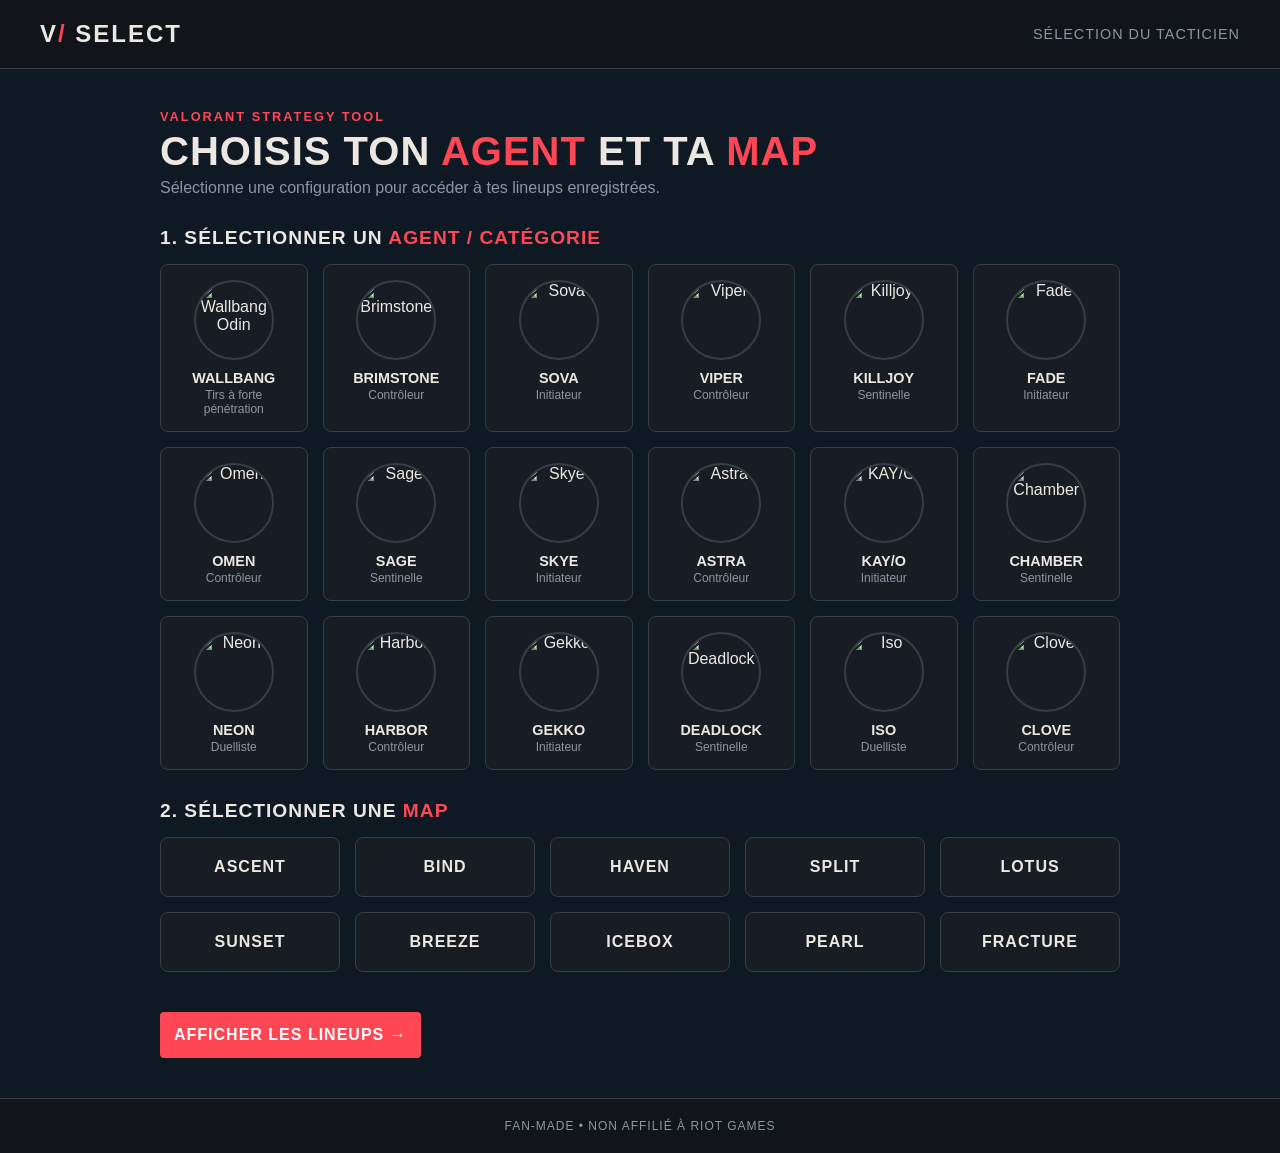
==== commit 7a7039a3: "Update index.html" ====
--- a/index.html
+++ b/index.html
@@ -35,49 +35,94 @@
                 <img src="images/odin.png" alt="Wallbang Odin" class="agent-portrait">
                 <div class="agent-info">
                     <h3>WALLBANG</h3>
-                    <p>Tirs à forte pénétration (Odin, Guardian...)</p>
+                    <p>Tirs à forte pénétration</p>
                 </div>
             </div>
 
-            <!-- EXEMPLES D'AGENTS (Ajuste les chemins d'images selon tes fichiers) -->
+            <!-- AGENTS -->
             <div class="agent-card" data-agent="Brimstone" data-name="Brimstone">
                 <img src="images/brimstone.png" alt="Brimstone" class="agent-portrait">
-                <div class="agent-info">
-                    <h3>BRIMSTONE</h3>
-                    <p>Contrôleur</p>
-                </div>
+                <div class="agent-info"><h3>BRIMSTONE</h3><p>Contrôleur</p></div>
             </div>
 
             <div class="agent-card" data-agent="Sova" data-name="Sova">
                 <img src="images/sova.png" alt="Sova" class="agent-portrait">
-                <div class="agent-info">
-                    <h3>SOVA</h3>
-                    <p>Initiateur</p>
-                </div>
+                <div class="agent-info"><h3>SOVA</h3><p>Initiateur</p></div>
             </div>
 
             <div class="agent-card" data-agent="Viper" data-name="Viper">
                 <img src="images/viper.png" alt="Viper" class="agent-portrait">
-                <div class="agent-info">
-                    <h3>VIPER</h3>
-                    <p>Contrôleur</p>
-                </div>
+                <div class="agent-info"><h3>VIPER</h3><p>Contrôleur</p></div>
             </div>
 
             <div class="agent-card" data-agent="Killjoy" data-name="Killjoy">
                 <img src="images/killjoy.png" alt="Killjoy" class="agent-portrait">
-                <div class="agent-info">
-                    <h3>KILLJOY</h3>
-                    <p>Sentinelle</p>
-                </div>
+                <div class="agent-info"><h3>KILLJOY</h3><p>Sentinelle</p></div>
             </div>
 
             <div class="agent-card" data-agent="Fade" data-name="Fade">
                 <img src="images/fade.png" alt="Fade" class="agent-portrait">
-                <div class="agent-info">
-                    <h3>FADE</h3>
-                    <p>Initiateur</p>
-                </div>
+                <div class="agent-info"><h3>FADE</h3><p>Initiateur</p></div>
+            </div>
+
+            <div class="agent-card" data-agent="Omen" data-name="Omen">
+                <img src="images/omen.png" alt="Omen" class="agent-portrait">
+                <div class="agent-info"><h3>OMEN</h3><p>Contrôleur</p></div>
+            </div>
+
+            <div class="agent-card" data-agent="Sage" data-name="Sage">
+                <img src="images/sage.png" alt="Sage" class="agent-portrait">
+                <div class="agent-info"><h3>SAGE</h3><p>Sentinelle</p></div>
+            </div>
+
+            <div class="agent-card" data-agent="Syk" data-name="Skye">
+                <img src="images/skye.png" alt="Skye" class="agent-portrait">
+                <div class="agent-info"><h3>SKYE</h3><p>Initiateur</p></div>
+            </div>
+
+            <div class="agent-card" data-agent="Astra" data-name="Astra">
+                <img src="images/astra.png" alt="Astra" class="agent-portrait">
+                <div class="agent-info"><h3>ASTRA</h3><p>Contrôleur</p></div>
+            </div>
+
+            <div class="agent-card" data-agent="KAY/O" data-name="KAY/O">
+                <img src="images/kayo.png" alt="KAY/O" class="agent-portrait">
+                <div class="agent-info"><h3>KAY/O</h3><p>Initiateur</p></div>
+            </div>
+
+            <div class="agent-card" data-agent="Chamber" data-name="Chamber">
+                <img src="images/chamber.png" alt="Chamber" class="agent-portrait">
+                <div class="agent-info"><h3>CHAMBER</h3><p>Sentinelle</p></div>
+            </div>
+
+            <div class="agent-card" data-agent="Neon" data-name="Neon">
+                <img src="images/neon.png" alt="Neon" class="agent-portrait">
+                <div class="agent-info"><h3>NEON</h3><p>Duelliste</p></div>
+            </div>
+
+            <div class="agent-card" data-agent="Harbor" data-name="Harbor">
+                <img src="images/harbor.png" alt="Harbor" class="agent-portrait">
+                <div class="agent-info"><h3>HARBOR</h3><p>Contrôleur</p></div>
+            </div>
+
+            <div class="agent-card" data-agent="Gekko" data-name="Gekko">
+                <img src="images/gekko.png" alt="Gekko" class="agent-portrait">
+                <div class="agent-info"><h3>GEKKO</h3><p>Initiateur</p></div>
+            </div>
+
+            <div class="agent-card" data-agent="Deadlock" data-name="Deadlock">
+                <img src="images/deadlock.png" alt="Deadlock" class="agent-portrait">
+                <div class="agent-info"><h3>DEADLOCK</h3><p>Sentinelle</p></div>
+            </div>
+
+            <div class="agent-card" data-agent="Iso" data-name="Iso">
+                <img src="images/iso.png" alt="Iso" class="agent-portrait">
+                <div class="agent-info"><h3>ISO</h3><p>Duelliste</p></div>
+            </div>
+
+            <div class="agent-card" data-agent="Clove" data-name="Clove">
+                <img src="images/clove.png" alt="Clove" class="agent-portrait">
+                <div class="agent-info"><h3>CLOVE</h3><p>Contrôleur</p></div>
             </div>
         </div>
     </section>
@@ -89,41 +134,16 @@
         </div>
 
         <div id="mapsGrid" class="maps-grid">
-            <div class="map-card" data-map="Ascent" data-name="Ascent">
-                <div class="map-info">
-                    <h3>ASCENT</h3>
-                </div>
-            </div>
-
-            <div class="map-card" data-map="Bind" data-name="Bind">
-                <div class="map-info">
-                    <h3>BIND</h3>
-                </div>
-            </div>
-
-            <div class="map-card" data-map="Haven" data-name="Haven">
-                <div class="map-info">
-                    <h3>HAVEN</h3>
-                </div>
-            </div>
-
-            <div class="map-card" data-map="Split" data-name="Split">
-                <div class="map-info">
-                    <h3>SPLIT</h3>
-                </div>
-            </div>
-
-            <div class="map-card" data-map="Lotus" data-name="Lotus">
-                <div class="map-info">
-                    <h3>LOTUS</h3>
-                </div>
-            </div>
-
-            <div class="map-card" data-map="Sunset" data-name="Sunset">
-                <div class="map-info">
-                    <h3>SUNSET</h3>
-                </div>
-            </div>
+            <div class="map-card" data-map="Ascent" data-name="Ascent"><div class="map-info"><h3>ASCENT</h3></div></div>
+            <div class="map-card" data-map="Bind" data-name="Bind"><div class="map-info"><h3>BIND</h3></div></div>
+            <div class="map-card" data-map="Haven" data-name="Haven"><div class="map-info"><h3>HAVEN</h3></div></div>
+            <div class="map-card" data-map="Split" data-name="Split"><div class="map-info"><h3>SPLIT</h3></div></div>
+            <div class="map-card" data-map="Lotus" data-name="Lotus"><div class="map-info"><h3>LOTUS</h3></div></div>
+            <div class="map-card" data-map="Sunset" data-name="Sunset"><div class="map-info"><h3>SUNSET</h3></div></div>
+            <div class="map-card" data-map="Breeze" data-name="Breeze"><div class="map-info"><h3>BREEZE</h3></div></div>
+            <div class="map-card" data-map="Icebox" data-name="Icebox"><div class="map-info"><h3>ICEBOX</h3></div></div>
+            <div class="map-card" data-map="Pearl" data-name="Pearl"><div class="map-info"><h3>PEARL</h3></div></div>
+            <div class="map-card" data-map="Fracture" data-name="Fracture"><div class="map-info"><h3>FRACTURE</h3></div></div>
         </div>
     </section>
 
@@ -132,3 +152,12 @@
         <button id="confirmSelection" class="validate-button" disabled>
             AFFICHER LES LINEUPS →
         </button>
+    </div>
+
+</main>
+
+<footer>FAN-MADE • NON AFFILIÉ À RIOT GAMES</footer>
+
+<script src="index.js"></script>
+</body>
+</html>
--- a/style.css
+++ b/style.css
@@ -1,4 +1,3 @@
-/* --- RESET ET BASE --- */
 * {
     box-sizing: border-box;
     margin: 0;
@@ -8,17 +7,12 @@
 
 body {
     background-color: #0f1923;
-    background-image:
-        radial-gradient(ellipse at top left, rgba(255, 70, 85, 0.14), transparent 55%),
-        radial-gradient(ellipse at bottom right, rgba(255, 70, 85, 0.08), transparent 50%);
-    background-attachment: fixed;
     color: #ece8e1;
     min-height: 100vh;
     display: flex;
     flex-direction: column;
 }
 
-/* --- TOPBAR --- */
 .topbar {
     display: flex;
     justify-content: space-between;
@@ -46,7 +40,6 @@
     color: #8b97a2;
 }
 
-/* --- CONTAINER PRINCIPAL --- */
 .container {
     max-width: 1000px;
     width: 100%;
@@ -61,14 +54,12 @@
     text-decoration: none;
     margin-bottom: 20px;
     font-weight: 600;
-    transition: color 0.2s;
 }
 
 .back-link:hover {
     color: #ff4655;
 }
 
-/* --- INTRO --- */
 .intro {
     margin-bottom: 30px;
 }
@@ -96,7 +87,6 @@
     margin-top: 5px;
 }
 
-/* --- SELECTION ACTUELLE --- */
 .current-selection {
     display: grid;
     grid-template-columns: repeat(auto-fit, minmax(200px, 1fr));
@@ -120,7 +110,6 @@
     font-weight: 800;
 }
 
-/* --- PANNEAU DE CONNEXION / ADMIN --- */
 .admin-login {
     background: #1f2326;
     padding: 20px;
@@ -161,12 +150,6 @@
     font-weight: bold;
     border-radius: 4px;
     cursor: pointer;
-    transition: background 0.2s;
-}
-
-.admin-login button:hover,
-#logoutButton:hover {
-    background-color: #fa4454;
 }
 
 #authStatus {
@@ -175,17 +158,12 @@
     opacity: 0.8;
 }
 
-/* --- FORMULAIRE D'AJOUT --- */
 .add-section {
     background: #181d24;
     padding: 30px;
     border-radius: 8px;
     border: 1px solid #383e45;
     margin-bottom: 40px;
-}
-
-.section-heading {
-    margin-bottom: 20px;
 }
 
 .section-heading h2 {
@@ -202,6 +180,7 @@
     display: flex;
     flex-direction: column;
     gap: 15px;
+    margin-top: 15px;
 }
 
 label {
@@ -293,15 +272,9 @@
     border-radius: 4px;
     cursor: pointer;
     letter-spacing: 1px;
-    transition: background 0.2s;
     margin-top: 10px;
 }
 
-.validate-button:hover {
-    background-color: #fa4454;
-}
-
-/* --- FILTRES DE CATÉGORIES --- */
 .category-filters {
     display: flex;
     gap: 10px;
@@ -317,12 +290,6 @@
     font-weight: bold;
     border-radius: 4px;
     cursor: pointer;
-    transition: all 0.2s;
-}
-
-.category-filter:hover {
-    border-color: #ff4655;
-    color: #ece8e1;
 }
 
 .category-filter.active {
@@ -331,7 +298,6 @@
     color: white;
 }
 
-/* --- SOUS-FILTRES POST-PLANT --- */
 .post-plant-subfilters {
     display: flex;
     gap: 20px;
@@ -351,7 +317,6 @@
     gap: 5px;
 }
 
-/* --- LISTE DES LINEUPS --- */
 .lineups-grid {
     display: grid;
     grid-template-columns: repeat(auto-fill, minmax(300px, 1fr));
@@ -390,7 +355,6 @@
     line-height: 1.4;
 }
 
-/* --- IMAGES DES LINEUPS (TAILLE D'ORIGINE) --- */
 .lineup-media {
     width: 100%;
     height: auto;
@@ -401,7 +365,6 @@
     cursor: pointer;
 }
 
-/* --- BOUTONS ADMIN SUR LES CARTES --- */
 .edit-button {
     background-color: #383e45;
     color: white;
@@ -411,12 +374,6 @@
     font-weight: bold;
     border-radius: 4px;
     cursor: pointer;
-    margin-top: 5px;
-    transition: background 0.2s;
-}
-
-.edit-button:hover {
-    background-color: #4f5863;
 }
 
 .delete-button {
@@ -428,16 +385,8 @@
     font-weight: bold;
     border-radius: 4px;
     cursor: pointer;
-    margin-top: 5px;
-    transition: all 0.2s;
-}
-
-.delete-button:hover {
-    background-color: #ff4655;
-    color: white;
-}
-
-/* --- EXPORT / IMPORT --- */
+}
+
 .export-import {
     display: flex;
     gap: 15px;
@@ -457,18 +406,9 @@
     font-weight: bold;
     border-radius: 4px;
     cursor: pointer;
-    transition: all 0.2s;
-    display: inline-block;
     font-size: 0.9rem;
 }
 
-.export-import button:hover,
-.import-button:hover {
-    border-color: #ff4655;
-    color: #ff4655;
-}
-
-/* --- VISIONNEUSE D'IMAGE (ZOOM) --- */
 .image-viewer {
     position: fixed;
     top: 0;
@@ -479,18 +419,16 @@
     display: flex;
     align-items: center;
     justify-content: center;
-    z-index: 10000; /* au-dessus de la fenêtre ValoPlant (.vp-modal = 9998) */
-    cursor: zoom-out;
+    z-index: 1000;
+    cursor: pointer;
 }
 
 .image-viewer img {
     max-width: 90%;
     max-height: 90%;
     border-radius: 8px;
-    box-shadow: 0 0 20px rgba(0,0,0,0.5);
-}
-
-/* --- FOOTER --- */
+}
+
 footer {
     text-align: center;
     padding: 20px;
@@ -500,420 +438,92 @@
     background-color: #111419;
     letter-spacing: 1px;
 }
-/* =========================================================
-   CORRECTIFS D'AFFICHAGE
-   ========================================================= */
-
-/* L'attribut hidden doit toujours gagner */
-[hidden] {
-    display: none !important;
-}
-
-/* Médias des lineups : pleine largeur, proportions respectées */
-.lineup-media {
-    width: 100%;
-    max-height: 320px;
-    object-fit: contain;
-    background: #0f1923;
-    border-radius: 6px;
-    margin-top: 10px;
-    cursor: pointer;
-}
-
-/* Champs e-mail / mot de passe / url dans les formulaires */
-input[type="email"],
-input[type="password"],
-input[type="url"] {
-    width: 100%;
-    padding: 12px;
-    background: #0f1923;
-    border: 1px solid #383e45;
-    color: #ece8e1;
-    border-radius: 4px;
-    font-size: 1rem;
-}
-
-input:focus,
-textarea:focus,
-select:focus {
-    outline: none;
+/* --- GRILLE DES AGENTS --- */
+.agents-grid {
+    display: grid;
+    grid-template-columns: repeat(auto-fill, minmax(140px, 1fr));
+    gap: 15px;
+    margin-top: 15px;
+    margin-bottom: 30px;
+}
+
+.agent-card {
+    background: #181d24;
+    border: 1px solid #383e45;
+    border-radius: 8px;
+    padding: 15px;
+    text-align: center;
+    cursor: pointer;
+    transition: all 0.2s ease;
+    display: flex;
+    flex-direction: column;
+    align-items: center;
+}
+
+.agent-card:hover {
     border-color: #ff4655;
-}
-
-button {
-    font-family: inherit;
-}
-
-.validate-button {
-    display: inline-block;
-    text-align: center;
-    text-decoration: none;
-}
-
-.validate-button:disabled {
-    background-color: #383e45;
-    color: #8b97a2;
-    cursor: not-allowed;
-}
-
-/* Boutons du panneau admin (connexion / déconnexion) */
-#vpLoginForm {
-    display: flex;
-    flex-direction: row;
-    flex-wrap: wrap;
-    gap: 10px;
-    margin-top: 15px;
-}
-
-#vpLoginForm input {
-    flex: 1;
-    min-width: 200px;
-}
-
-#vpLoginForm button,
-#vpLogout {
-    background-color: #ff4655;
-    color: white;
-    border: none;
-    padding: 12px 20px;
-    font-weight: bold;
-    border-radius: 4px;
-    cursor: pointer;
-    letter-spacing: 1px;
-}
-
-#vpLoginForm button:hover,
-#vpLogout:hover {
-    background-color: #fa4454;
-}
-
-#vpAuthStatus {
-    color: #8b97a2;
-    font-size: 0.9rem;
-}
-
-/* =========================================================
-   PAGE D'ACCUEIL (index.html)
-   ========================================================= */
-
-.hint {
-    font-size: 0.75rem;
-    color: #8b97a2;
-    letter-spacing: 1px;
-    font-weight: bold;
-}
-
-.section-heading {
-    display: flex;
-    justify-content: space-between;
-    align-items: baseline;
-    border-bottom: 1px solid #383e45;
-    padding-bottom: 10px;
-}
-
-.map-section,
-.agents-section {
-    margin-bottom: 40px;
-}
-
-.selection-info {
-    margin-top: 12px;
-    font-size: 0.85rem;
-    color: #8b97a2;
-}
-
-.vp-home-entry {
-    margin-bottom: 40px;
-}
-
-.vp-home-entry .validate-button {
-    display: block;
-    margin-top: 0;
-    padding: 16px;
-    background: transparent;
-    border: 1px solid #ff4655;
-}
-
-.vp-home-entry .validate-button:hover {
-    background: #ff4655;
-}
-
-/* --- Sélecteur de map --- */
-.map-picker {
-    position: relative;
-    margin-top: 20px;
-}
-
-.map-trigger {
-    width: 100%;
-    display: flex;
-    align-items: center;
-    justify-content: space-between;
-    padding: 14px 18px;
-    background: #181d24;
-    border: 1px solid #383e45;
-    border-radius: 6px;
-    color: #ece8e1;
-    font-size: 1rem;
-    font-weight: bold;
-    letter-spacing: 1px;
-    cursor: pointer;
-    transition: border-color 0.2s;
-}
-
-.map-trigger:hover,
-.map-trigger[aria-expanded="true"] {
+    transform: translateY(-3px);
+}
+
+.agent-card.selected {
     border-color: #ff4655;
-}
-
-#mapTriggerContent {
-    display: flex;
-    align-items: center;
-    gap: 14px;
-}
-
-.map-plus {
-    color: #ff4655;
-    font-size: 1.4rem;
-    line-height: 1;
-}
-
-#mapTriggerContent img {
-    width: 90px;
-    height: 46px;
-    object-fit: cover;
-    border-radius: 4px;
-}
-
-.chevron {
-    color: #8b97a2;
-    font-size: 1.3rem;
-}
-
-.map-menu {
-    position: absolute;
-    top: calc(100% + 6px);
-    left: 0;
-    right: 0;
-    z-index: 50;
-    background: #111419;
-    border: 1px solid #383e45;
-    border-radius: 6px;
-    padding: 16px;
-    box-shadow: 0 12px 30px rgba(0, 0, 0, 0.6);
-}
-
-.map-menu-title {
-    font-size: 0.75rem;
-    letter-spacing: 2px;
-    color: #8b97a2;
-    margin-bottom: 12px;
-    font-weight: bold;
-}
-
-.map-options {
-    display: grid;
-    grid-template-columns: repeat(auto-fill, minmax(150px, 1fr));
-    gap: 12px;
-    max-height: 360px;
-    overflow-y: auto;
-}
-
-.map-option {
-    position: relative;
-    padding: 0;
-    overflow: hidden;
-    background: #181d24;
-    border: 2px solid transparent;
-    border-radius: 6px;
-    color: #ece8e1;
-    cursor: pointer;
-    text-align: left;
-    transition: border-color 0.2s, transform 0.2s;
-}
-
-.map-option:hover {
-    border-color: #8b97a2;
-    transform: translateY(-2px);
-}
-
-.map-option.selected {
-    border-color: #ff4655;
-}
-
-.map-option img {
-    display: block;
-    width: 100%;
+    background-color: #1f232a;
+    box-shadow: 0 0 10px rgba(255, 70, 85, 0.3);
+}
+
+.agent-portrait {
+    width: 80px;
     height: 80px;
     object-fit: cover;
-}
-
-.map-option span {
-    display: block;
-    padding: 8px 10px;
-    font-size: 0.8rem;
-    font-weight: bold;
-    letter-spacing: 1px;
-}
-
-/* --- Filtres de rôle --- */
-.role-filters {
-    display: flex;
-    flex-wrap: wrap;
-    gap: 10px;
-    margin: 20px 0;
-}
-
-.filter {
-    background: #181d24;
-    border: 1px solid #383e45;
-    color: #8b97a2;
-    padding: 8px 16px;
-    font-weight: bold;
-    font-size: 0.8rem;
-    letter-spacing: 1px;
-    border-radius: 4px;
-    cursor: pointer;
-    transition: all 0.2s;
-}
-
-.filter:hover {
+    border-radius: 50%;
+    margin-bottom: 10px;
+    border: 2px solid #383e45;
+}
+
+.agent-info h3 {
+    font-size: 0.9rem;
+    font-weight: 800;
+    color: #ece8e1;
+}
+
+.agent-info p {
+    font-size: 0.75rem;
+    color: #8b97a2;
+    margin-top: 2px;
+}
+
+/* --- GRILLE DES MAPS --- */
+.maps-grid {
+    display: grid;
+    grid-template-columns: repeat(auto-fill, minmax(160px, 1fr));
+    gap: 15px;
+    margin-top: 15px;
+    margin-bottom: 30px;
+}
+
+.map-card {
+    background: #181d24;
+    border: 1px solid #383e45;
+    border-radius: 8px;
+    padding: 20px;
+    text-align: center;
+    cursor: pointer;
+    transition: all 0.2s ease;
+}
+
+.map-card:hover {
     border-color: #ff4655;
-    color: #ece8e1;
-}
-
-.filter.active {
-    background: #ff4655;
+    transform: translateY(-3px);
+}
+
+.map-card.selected {
     border-color: #ff4655;
-    color: white;
-}
-
-/* --- Grille d'agents --- */
-.agent-grid {
-    display: grid;
-    grid-template-columns: repeat(auto-fill, minmax(110px, 1fr));
-    gap: 12px;
-}
-
-.agent-option {
-    display: flex;
-    flex-direction: column;
-    align-items: center;
-    gap: 8px;
-    padding: 10px 6px;
-    background: #181d24;
-    border: 2px solid #383e45;
-    border-radius: 8px;
-    color: #ece8e1;
-    cursor: pointer;
-    transition: border-color 0.2s, transform 0.2s, background 0.2s;
-}
-
-.agent-option:hover {
-    border-color: #8b97a2;
-    transform: translateY(-2px);
-}
-
-.agent-option.selected {
-    border-color: #ff4655;
-    background: #2a1d24;
-}
-
-.agent-option img {
-    width: 80px;
-    height: 80px;
-    object-fit: contain;
-}
-
-.agent-name {
-    font-size: 0.8rem;
-    font-weight: bold;
-    letter-spacing: 1px;
-    text-transform: uppercase;
-}
-
-/* --- Bouton de validation --- */
-.validate-wrap {
-    display: flex;
-    flex-direction: column;
-    align-items: center;
-    gap: 12px;
-    margin-top: 20px;
-    padding: 24px;
-    background: #181d24;
-    border: 1px solid #383e45;
-    border-radius: 8px;
-}
-
-.validate-wrap p {
-    color: #8b97a2;
-    font-size: 0.9rem;
-}
-
-.validate-wrap .validate-button {
-    width: 100%;
-    max-width: 360px;
-    margin-top: 0;
-}
-
-/* --- Mobile --- */
-@media (max-width: 620px) {
-    .topbar {
-        padding: 14px 16px;
-    }
-
-    .container {
-        padding: 24px 14px;
-    }
-
-    .intro h1 {
-        font-size: 1.8rem;
-    }
-
-    .agent-grid {
-        grid-template-columns: repeat(3, 1fr);
-    }
-
-    .agent-option img {
-        width: 60px;
-        height: 60px;
-    }
-
-    .map-options {
-        grid-template-columns: repeat(2, 1fr);
-    }
-
-    .add-section {
-        padding: 18px;
-    }
-}
-
-/* Cases à cocher des catégories (création de lineup) */
-.category-checkboxes {
-    display: flex;
-    flex-wrap: wrap;
-    gap: 10px;
-}
-
-.category-check {
-    display: flex;
-    align-items: center;
-    gap: 8px;
-    padding: 8px 14px;
-    background: #0f1923;
-    border: 1px solid #383e45;
-    border-radius: 4px;
-    color: #ece8e1;
-    font-size: 0.85rem;
-    cursor: pointer;
-    transition: border-color 0.2s;
-}
-
-.category-check:hover,
-.category-check:has(input:checked) {
-    border-color: #ff4655;
-}
-
-.category-check input {
-    accent-color: #ff4655;
-}
+    background-color: #1f232a;
+    box-shadow: 0 0 10px rgba(255, 70, 85, 0.3);
+}
+
+.map-info h3 {
+    font-size: 1rem;
+    font-weight: 800;
+    letter-spacing: 1px;
+}
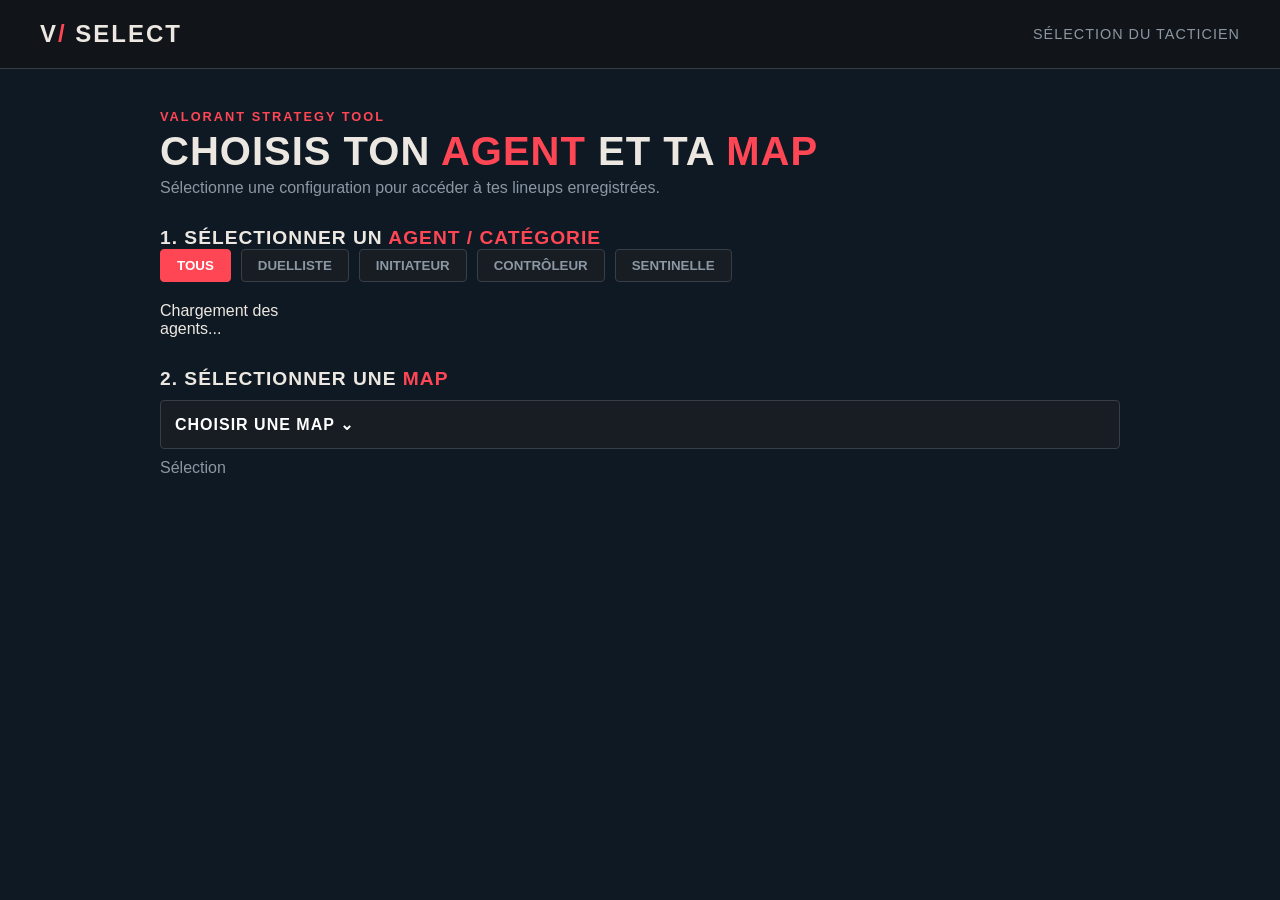
==== commit 074339ae: "Update index.html" ====
--- a/index.html
+++ b/index.html
@@ -23,108 +23,26 @@
         <p class="subtitle">Sélectionne une configuration pour accéder à tes lineups enregistrées.</p>
     </section>
 
-    <!-- SECTION 1 : SELECTION DE L'AGENT OU OPTION SPECIALE -->
+    <!-- SECTION 1 : SELECTION DE L'AGENT -->
     <section class="selection-section">
         <div class="section-heading">
             <h2>1. SÉLECTIONNER UN <span>AGENT / CATÉGORIE</span></h2>
         </div>
 
-        <div id="agentsGrid" class="agents-grid">
-            <!-- OPTION SPÉCIALE : WALLBANG / TRAVERS -->
-            <div class="agent-card" data-agent="Wallbang" data-name="Wallbang (Travers)">
-                <img src="images/odin.png" alt="Wallbang Odin" class="agent-portrait">
-                <div class="agent-info">
-                    <h3>WALLBANG</h3>
-                    <p>Tirs à forte pénétration</p>
-                </div>
-            </div>
+        <!-- Filtres par rôle -->
+        <div id="roleFilters" class="category-filters">
+            <button type="button" class="category-filter filter active" data-role="Tous">TOUS</button>
+            <button type="button" class="category-filter filter" data-role="Duelliste">DUELLISTE</button>
+            <button type="button" class="category-filter filter" data-role="Initiateur">INITIATEUR</button>
+            <button type="button" class="category-filter filter" data-role="Contrôleur">CONTRÔLEUR</button>
+            <button type="button" class="category-filter filter" data-role="Sentinelle">SENTINELLE</button>
+        </div>
 
-            <!-- AGENTS -->
-            <div class="agent-card" data-agent="Brimstone" data-name="Brimstone">
-                <img src="images/brimstone.png" alt="Brimstone" class="agent-portrait">
-                <div class="agent-info"><h3>BRIMSTONE</h3><p>Contrôleur</p></div>
-            </div>
-
-            <div class="agent-card" data-agent="Sova" data-name="Sova">
-                <img src="images/sova.png" alt="Sova" class="agent-portrait">
-                <div class="agent-info"><h3>SOVA</h3><p>Initiateur</p></div>
-            </div>
-
-            <div class="agent-card" data-agent="Viper" data-name="Viper">
-                <img src="images/viper.png" alt="Viper" class="agent-portrait">
-                <div class="agent-info"><h3>VIPER</h3><p>Contrôleur</p></div>
-            </div>
-
-            <div class="agent-card" data-agent="Killjoy" data-name="Killjoy">
-                <img src="images/killjoy.png" alt="Killjoy" class="agent-portrait">
-                <div class="agent-info"><h3>KILLJOY</h3><p>Sentinelle</p></div>
-            </div>
-
-            <div class="agent-card" data-agent="Fade" data-name="Fade">
-                <img src="images/fade.png" alt="Fade" class="agent-portrait">
-                <div class="agent-info"><h3>FADE</h3><p>Initiateur</p></div>
-            </div>
-
-            <div class="agent-card" data-agent="Omen" data-name="Omen">
-                <img src="images/omen.png" alt="Omen" class="agent-portrait">
-                <div class="agent-info"><h3>OMEN</h3><p>Contrôleur</p></div>
-            </div>
-
-            <div class="agent-card" data-agent="Sage" data-name="Sage">
-                <img src="images/sage.png" alt="Sage" class="agent-portrait">
-                <div class="agent-info"><h3>SAGE</h3><p>Sentinelle</p></div>
-            </div>
-
-            <div class="agent-card" data-agent="Syk" data-name="Skye">
-                <img src="images/skye.png" alt="Skye" class="agent-portrait">
-                <div class="agent-info"><h3>SKYE</h3><p>Initiateur</p></div>
-            </div>
-
-            <div class="agent-card" data-agent="Astra" data-name="Astra">
-                <img src="images/astra.png" alt="Astra" class="agent-portrait">
-                <div class="agent-info"><h3>ASTRA</h3><p>Contrôleur</p></div>
-            </div>
-
-            <div class="agent-card" data-agent="KAY/O" data-name="KAY/O">
-                <img src="images/kayo.png" alt="KAY/O" class="agent-portrait">
-                <div class="agent-info"><h3>KAY/O</h3><p>Initiateur</p></div>
-            </div>
-
-            <div class="agent-card" data-agent="Chamber" data-name="Chamber">
-                <img src="images/chamber.png" alt="Chamber" class="agent-portrait">
-                <div class="agent-info"><h3>CHAMBER</h3><p>Sentinelle</p></div>
-            </div>
-
-            <div class="agent-card" data-agent="Neon" data-name="Neon">
-                <img src="images/neon.png" alt="Neon" class="agent-portrait">
-                <div class="agent-info"><h3>NEON</h3><p>Duelliste</p></div>
-            </div>
-
-            <div class="agent-card" data-agent="Harbor" data-name="Harbor">
-                <img src="images/harbor.png" alt="Harbor" class="agent-portrait">
-                <div class="agent-info"><h3>HARBOR</h3><p>Contrôleur</p></div>
-            </div>
-
-            <div class="agent-card" data-agent="Gekko" data-name="Gekko">
-                <img src="images/gekko.png" alt="Gekko" class="agent-portrait">
-                <div class="agent-info"><h3>GEKKO</h3><p>Initiateur</p></div>
-            </div>
-
-            <div class="agent-card" data-agent="Deadlock" data-name="Deadlock">
-                <img src="images/deadlock.png" alt="Deadlock" class="agent-portrait">
-                <div class="agent-info"><h3>DEADLOCK</h3><p>Sentinelle</p></div>
-            </div>
-
-            <div class="agent-card" data-agent="Iso" data-name="Iso">
-                <img src="images/iso.png" alt="Iso" class="agent-portrait">
-                <div class="agent-info"><h3>ISO</h3><p>Duelliste</p></div>
-            </div>
-
-            <div class="agent-card" data-agent="Clove" data-name="Clove">
-                <img src="images/clove.png" alt="Clove" class="agent-portrait">
-                <div class="agent-info"><h3>CLOVE</h3><p>Contrôleur</p></div>
-            </div>
+        <div id="agentGrid" class="agents-grid">
+            Chargement des agents...
         </div>
+        <p id="agentCount" class="subtitle"></p>
+        <p id="agentInfo" class="subtitle"></p>
     </section>
 
     <!-- SECTION 2 : SELECTION DE LA MAP -->
@@ -133,31 +51,17 @@
             <h2>2. SÉLECTIONNER UNE <span>MAP</span></h2>
         </div>
 
-        <div id="mapsGrid" class="maps-grid">
-            <div class="map-card" data-map="Ascent" data-name="Ascent"><div class="map-info"><h3>ASCENT</h3></div></div>
-            <div class="map-card" data-map="Bind" data-name="Bind"><div class="map-info"><h3>BIND</h3></div></div>
-            <div class="map-card" data-map="Haven" data-name="Haven"><div class="map-info"><h3>HAVEN</h3></div></div>
-            <div class="map-card" data-map="Split" data-name="Split"><div class="map-info"><h3>SPLIT</h3></div></div>
-            <div class="map-card" data-map="Lotus" data-name="Lotus"><div class="map-info"><h3>LOTUS</h3></div></div>
-            <div class="map-card" data-map="Sunset" data-name="Sunset"><div class="map-info"><h3>SUNSET</h3></div></div>
-            <div class="map-card" data-map="Breeze" data-name="Breeze"><div class="map-info"><h3>BREEZE</h3></div></div>
-            <div class="map-card" data-map="Icebox" data-name="Icebox"><div class="map-info"><h3>ICEBOX</h3></div></div>
-            <div class="map-card" data-map="Pearl" data-name="Pearl"><div class="map-info"><h3>PEARL</h3></div></div>
-            <div class="map-card" data-map="Fracture" data-name="Fracture"><div class="map-info"><h3>FRACTURE</h3></div></div>
+        <div class="map-picker">
+            <button type="button" id="mapTrigger" class="validate-button" aria-expanded="false" style="background:#181d24; border:1px solid #383e45; width:100%; text-align:left;">
+                <span id="mapTriggerContent">CHOISIR UNE MAP ⌄</span>
+            </button>
+            <div id="mapMenu" hidden style="margin-top:10px;">
+                <div id="mapOptions" class="maps-grid"></div>
+            </div>
         </div>
+        <p id="mapInfo" class="subtitle" style="margin-top:10px;"></p>
     </section>
 
     <!-- BOUTON DE CONFIRMATION -->
     <div class="action-container">
-        <button id="confirmSelection" class="validate-button" disabled>
-            AFFICHER LES LINEUPS →
-        </button>
-    </div>
-
-</main>
-
-<footer>FAN-MADE • NON AFFILIÉ À RIOT GAMES</footer>
-
-<script src="index.js"></script>
-</body>
-</html>
+        <p id="validationMessage" class="subtitle" style="margin-bottom:10px;">Sélection
